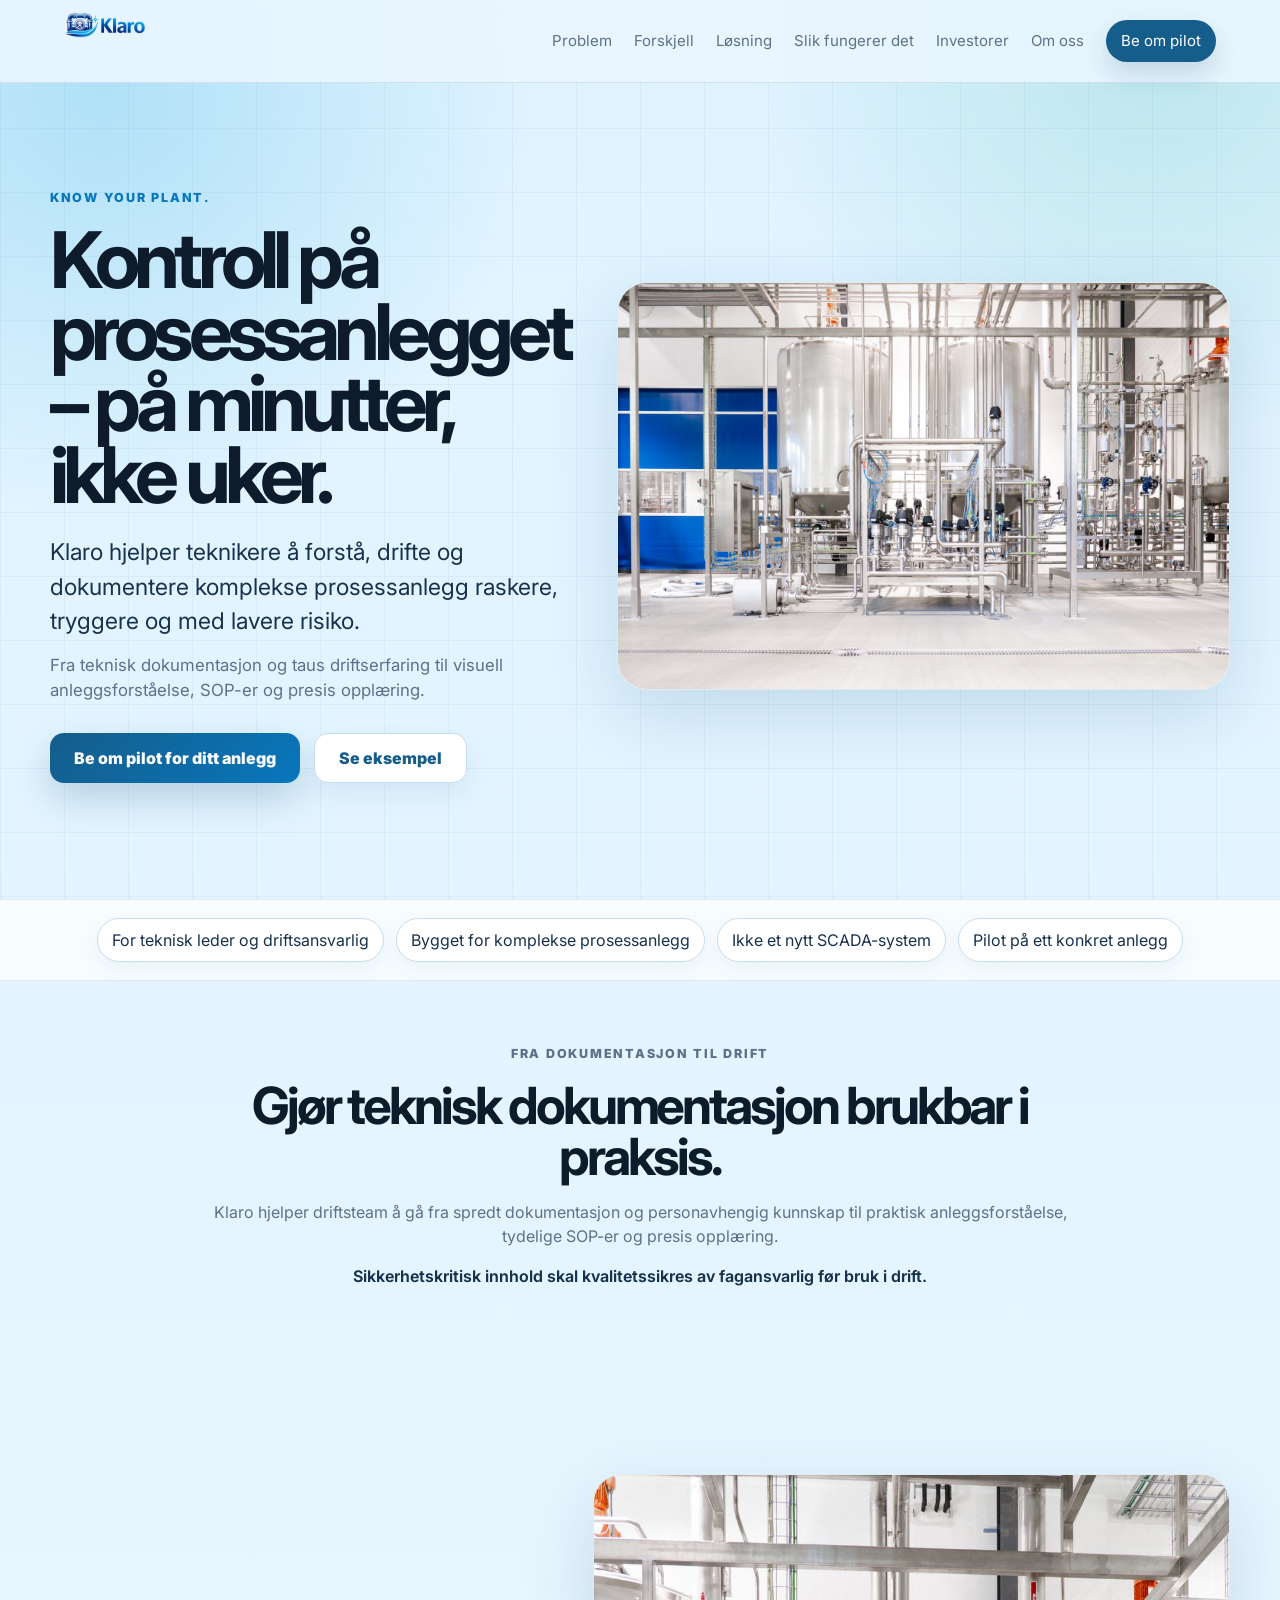
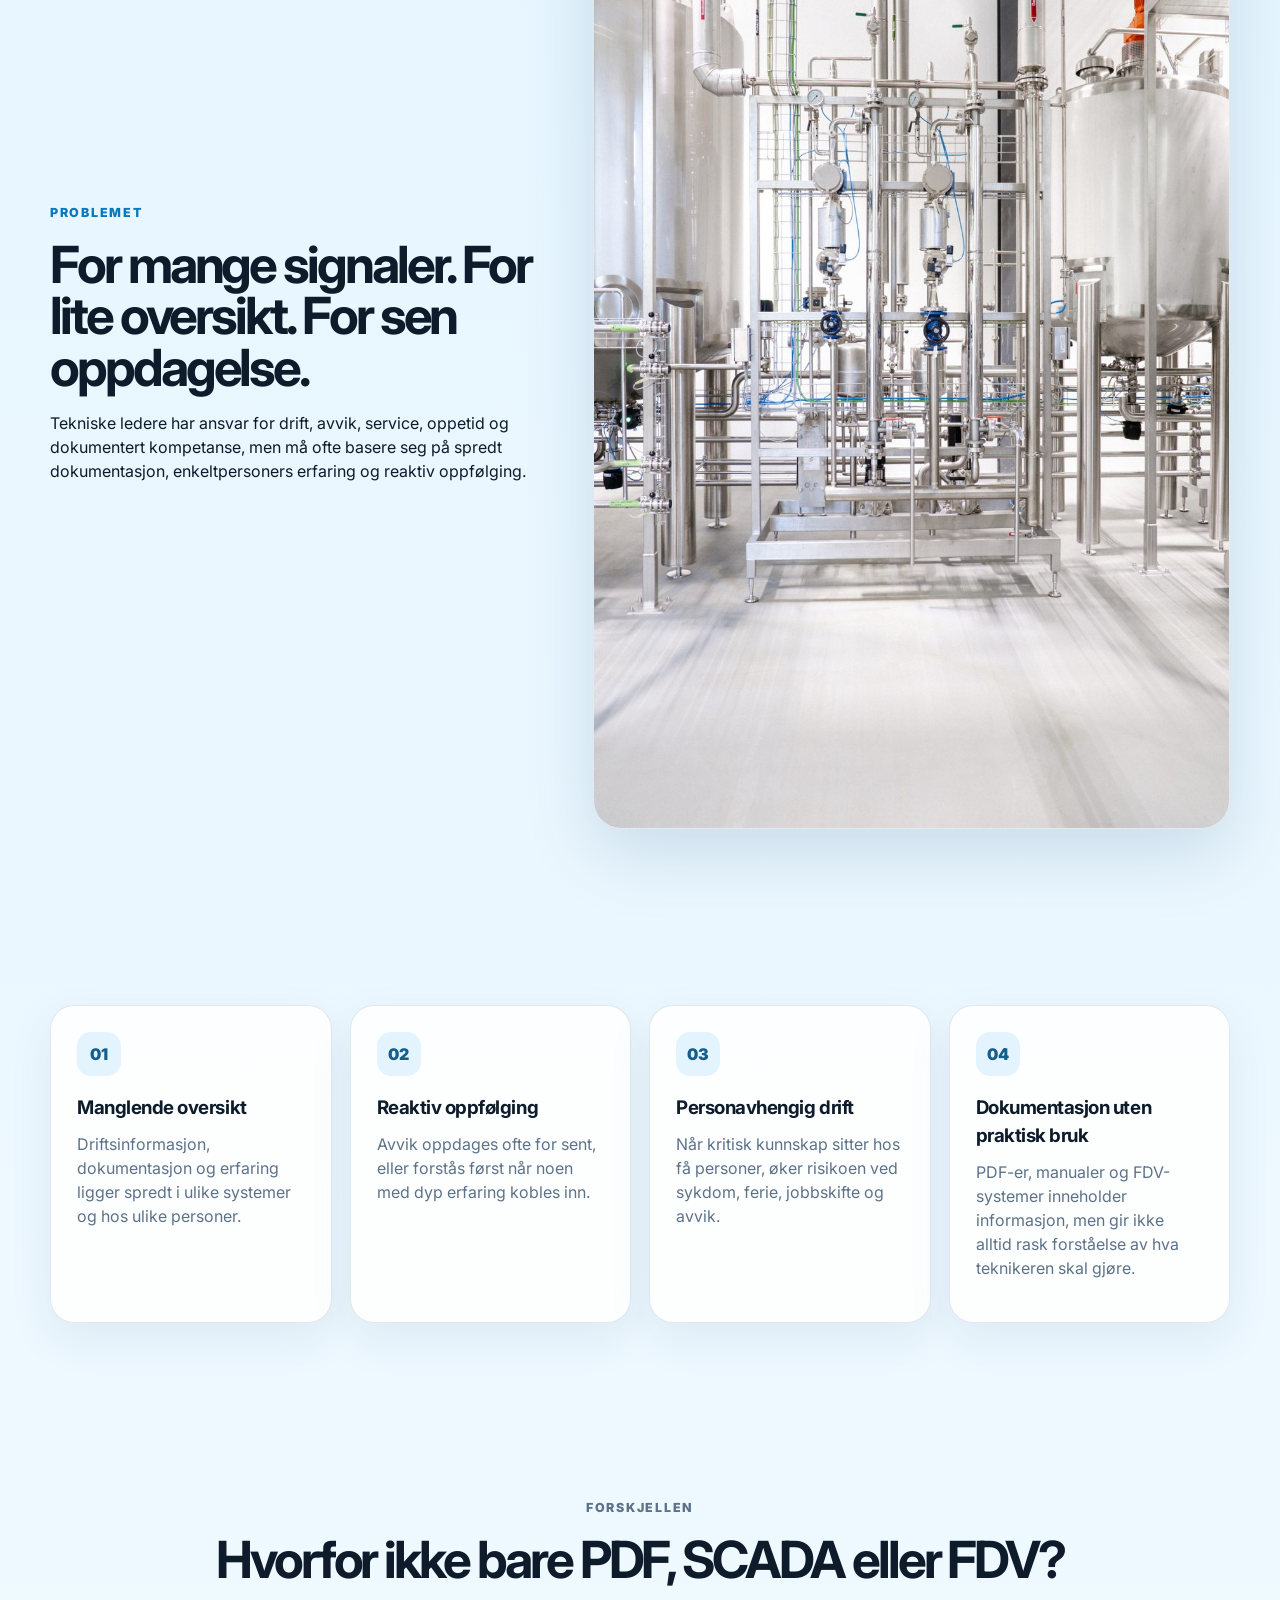
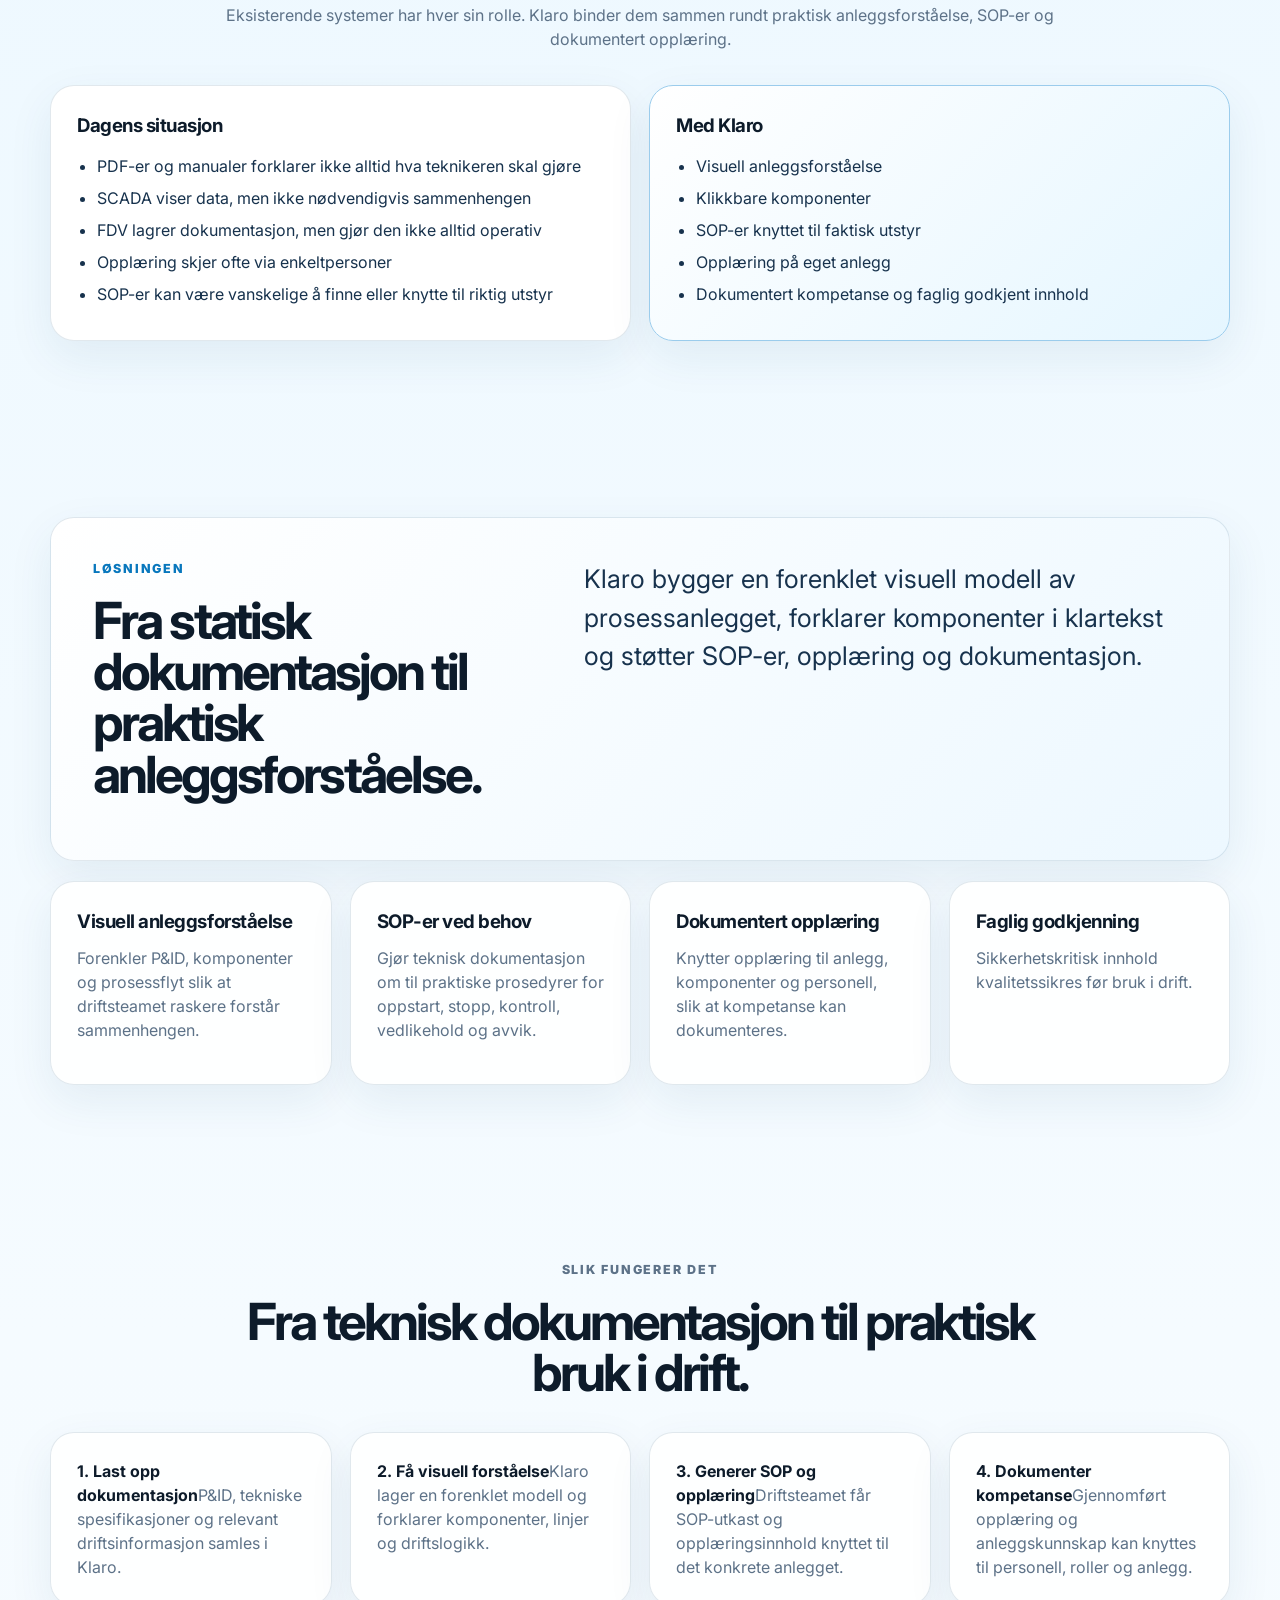
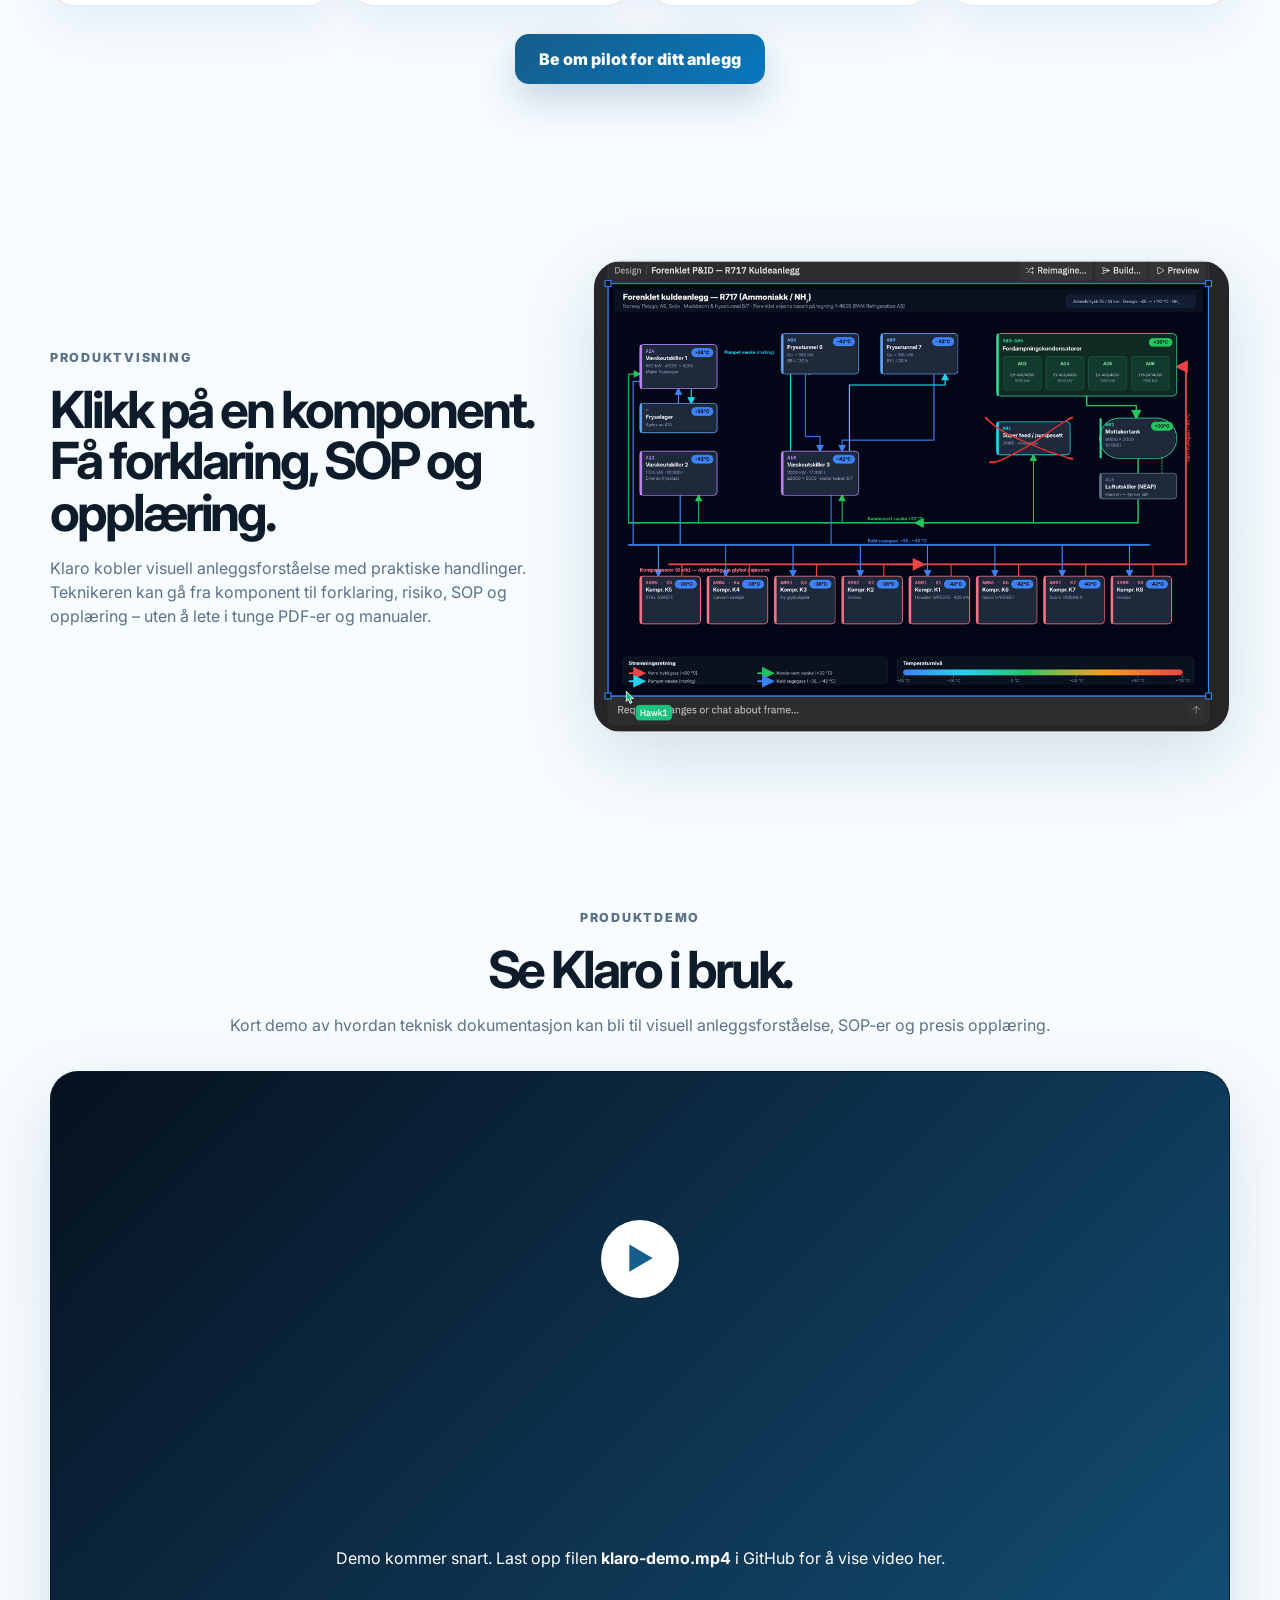
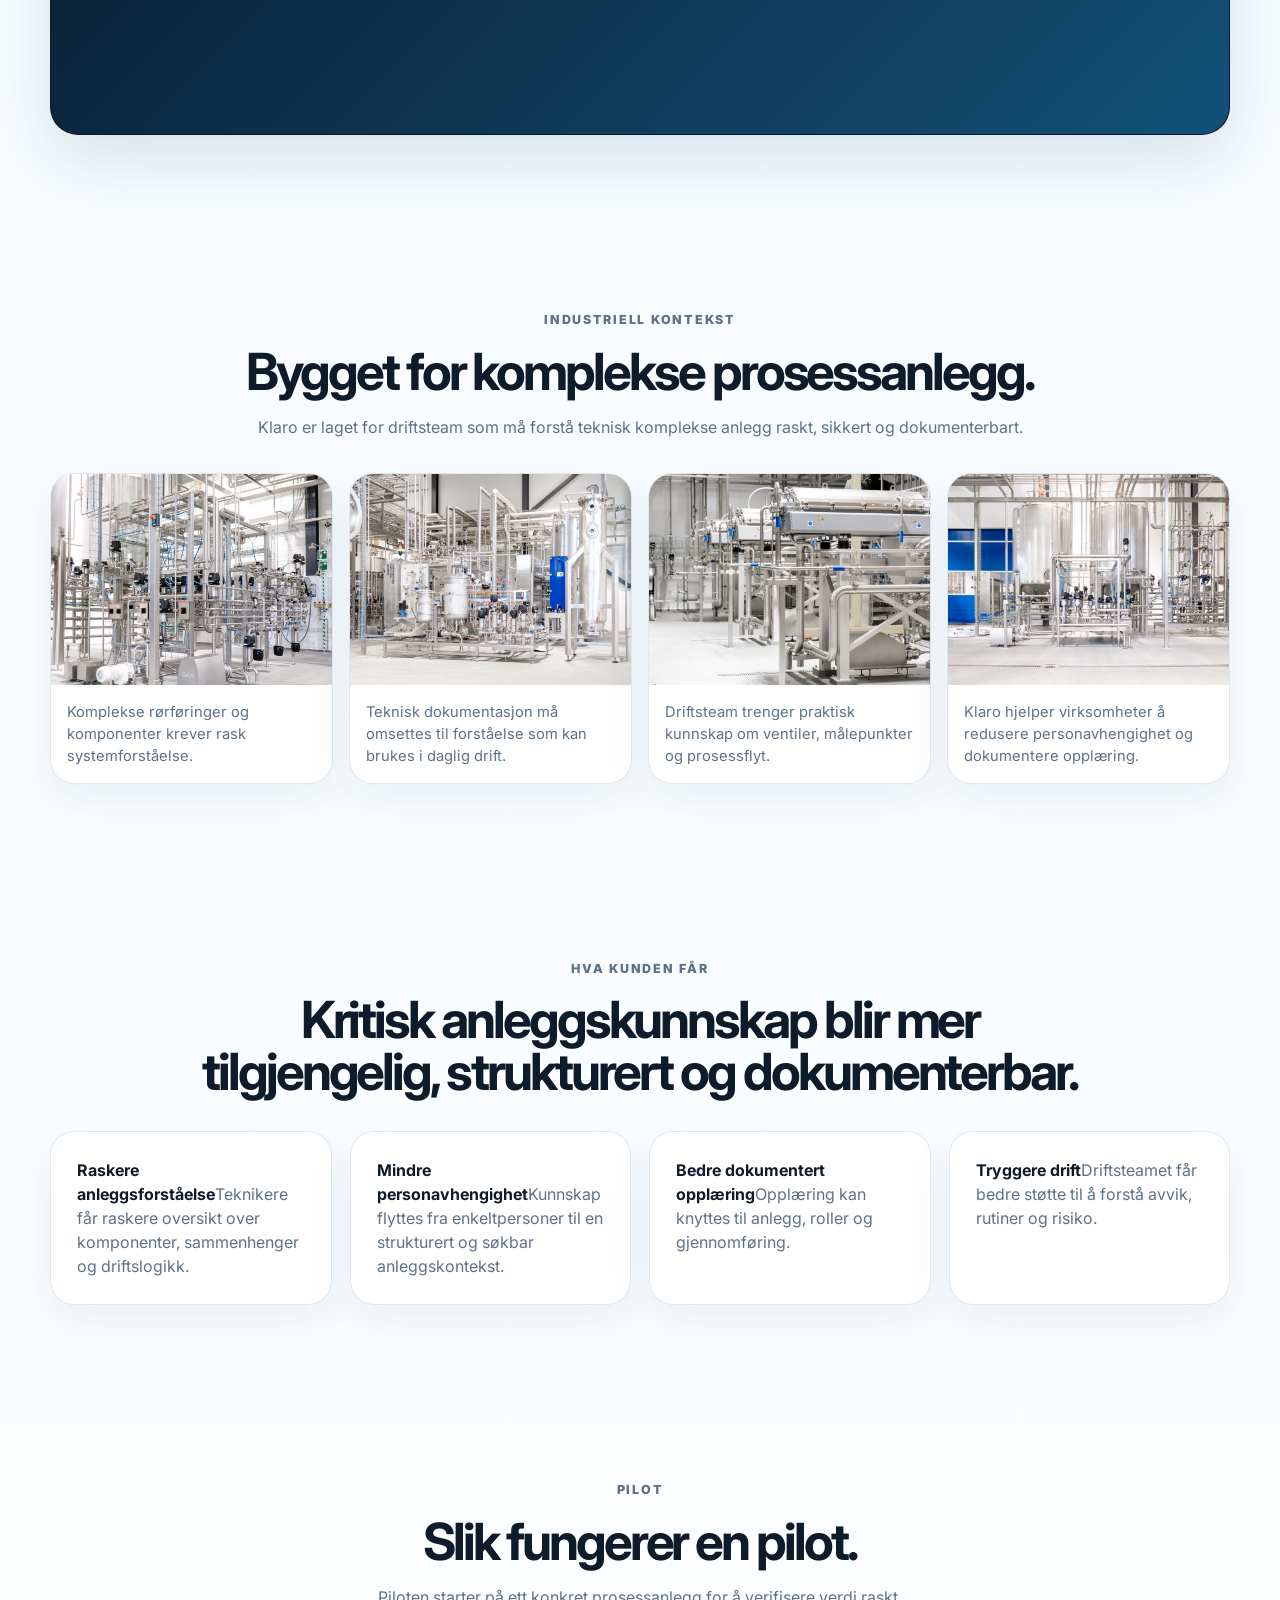
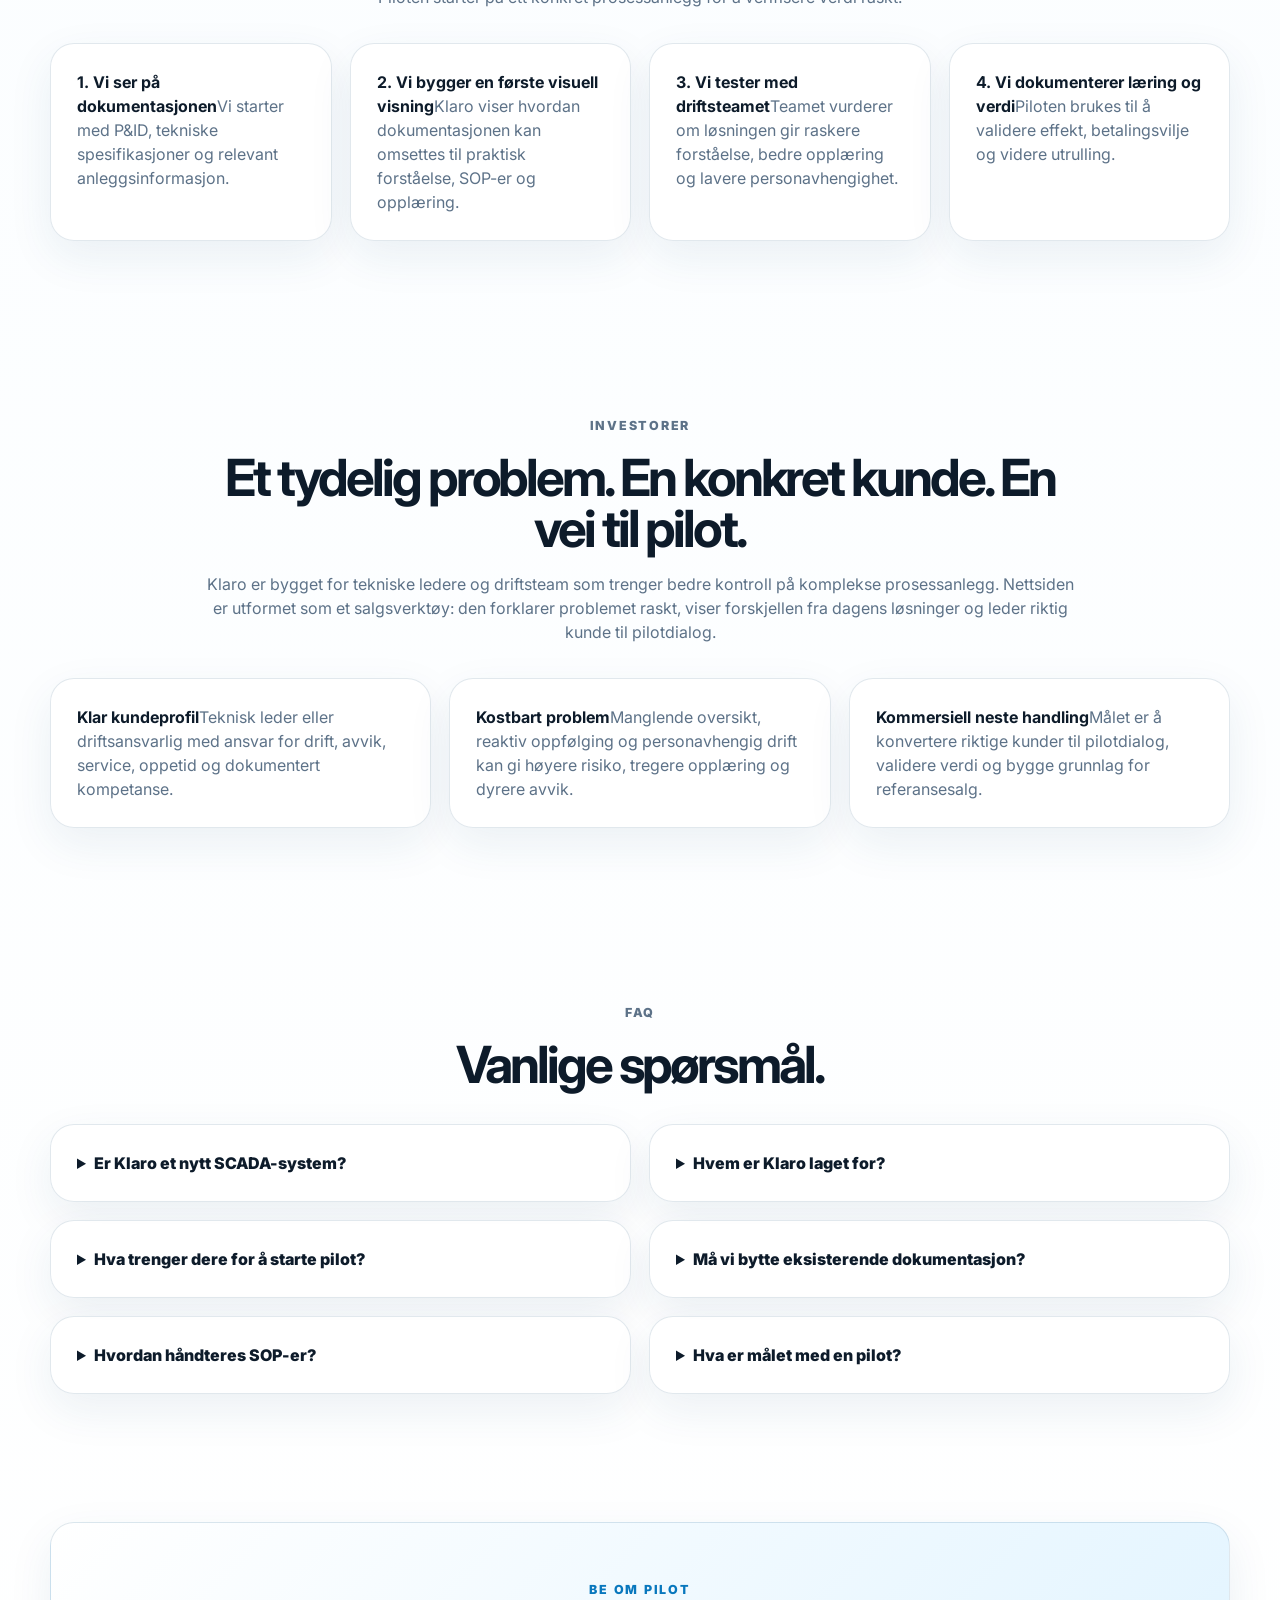
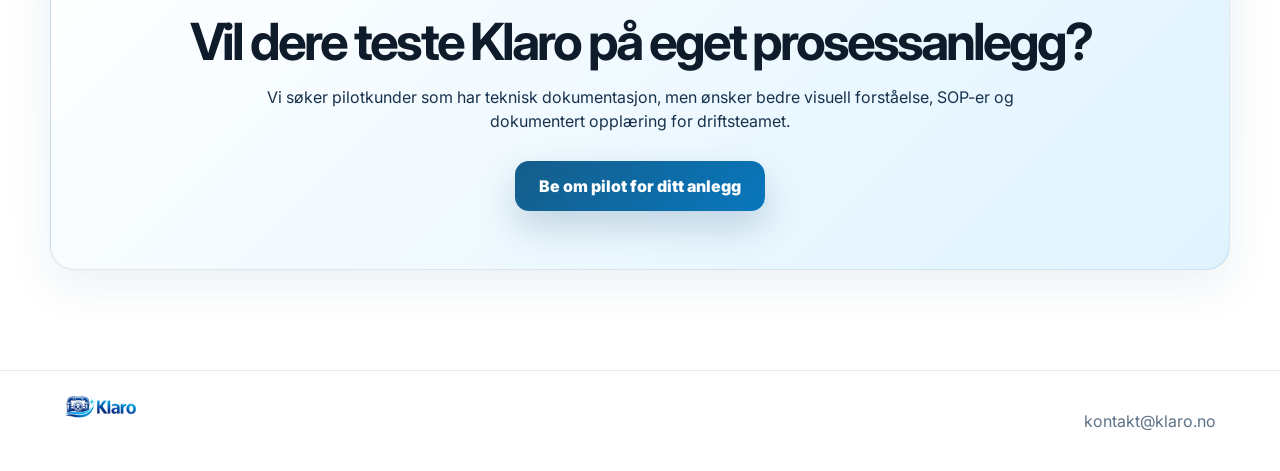
==== index.html @ 0802f13e "Add files via upload" ====
<!doctype html>
<html lang="no">
<head>
  <meta charset="utf-8" />
  <meta name="viewport" content="width=device-width, initial-scale=1" />
  <title>Klaro – Know your plant</title>
  <meta name="description" content="Klaro hjelper teknikere å forstå, drifte og dokumentere komplekse prosessanlegg raskere, tryggere og med lavere risiko." />
  <link rel="stylesheet" href="style.css?v=10" />
</head>
<body>
  <header class="nav">
    <a class="brand" href="index.html#top" aria-label="Klaro startside"><img src="klaro-logo.png?v=10" alt="Klaro" /></a>
    <nav class="nav-links" aria-label="Hovedmeny">
      <a href="index.html#problem">Problem</a>
      <a href="index.html#difference">Forskjell</a>
      <a href="index.html#solution">Løsning</a>
      <a href="index.html#how">Slik fungerer det</a>
      <a href="index.html#investors">Investorer</a>
      <a href="team.html">Om oss</a>
      <a href="index.html#pilot" class="nav-cta">Be om pilot</a>
    </nav>
  </header>

  <main id="top">
    <section class="hero shell">
      <div class="hero-copy">
        <p class="eyebrow">Know your plant.</p>
        <h1>Kontroll på prosessanlegget – på minutter, ikke uker.</h1>
        <p class="lead">Klaro hjelper teknikere å forstå, drifte og dokumentere komplekse prosessanlegg raskere, tryggere og med lavere risiko.</p>
        <p class="sublead">Fra teknisk dokumentasjon og taus driftserfaring til visuell anleggsforståelse, SOP-er og presis opplæring.</p>
        <div class="cta-row">
          <a class="button primary" href="mailto:kontakt@klaro.no?subject=Be%20om%20pilot%20for%20Klaro">Be om pilot for ditt anlegg</a>
          <a class="button secondary" href="#product">Se eksempel</a>
        </div>
      </div>
      <div class="hero-image"><img src="plant-hero.jpg?v=10" alt="Lyst prosessanlegg med tanker, rør og teknisk produksjonsutstyr" width="1600" height="1066" /></div>
    </section>

    <section class="trust-strip">
      <span>For teknisk leder og driftsansvarlig</span>
      <span>Bygget for komplekse prosessanlegg</span>
      <span>Ikke et nytt SCADA-system</span>
      <span>Pilot på ett konkret anlegg</span>
    </section>

    <section class="section shell bridge">
      <div class="section-header center">
        <p class="kicker">Fra dokumentasjon til drift</p>
        <h2>Gjør teknisk dokumentasjon brukbar i praksis.</h2>
        <p>Klaro hjelper driftsteam å gå fra spredt dokumentasjon og personavhengig kunnskap til praktisk anleggsforståelse, tydelige SOP-er og presis opplæring.</p>
        <p class="trust-note">Sikkerhetskritisk innhold skal kvalitetssikres av fagansvarlig før bruk i drift.</p>
      </div>
    </section>

    <section class="section shell problem-layout" id="problem">
      <div class="problem-copy">
        <p class="kicker">Problemet</p>
        <h2>For mange signaler. For lite oversikt. For sen oppdagelse.</h2>
        <p>Tekniske ledere har ansvar for drift, avvik, service, oppetid og dokumentert kompetanse, men må ofte basere seg på spredt dokumentasjon, enkeltpersoners erfaring og reaktiv oppfølging.</p>
      </div>
      <div class="problem-image"><img src="plant-detail.jpg?v=10" alt="Detaljbilde av rør, ventiler og instrumentering i prosessanlegg" width="1000" height="1500" /></div>
    </section>

    <section class="section shell cards-section">
      <div class="cards four">
        <article class="card"><div class="icon">01</div><h3>Manglende oversikt</h3><p>Driftsinformasjon, dokumentasjon og erfaring ligger spredt i ulike systemer og hos ulike personer.</p></article>
        <article class="card"><div class="icon">02</div><h3>Reaktiv oppfølging</h3><p>Avvik oppdages ofte for sent, eller forstås først når noen med dyp erfaring kobles inn.</p></article>
        <article class="card"><div class="icon">03</div><h3>Personavhengig drift</h3><p>Når kritisk kunnskap sitter hos få personer, øker risikoen ved sykdom, ferie, jobbskifte og avvik.</p></article>
        <article class="card"><div class="icon">04</div><h3>Dokumentasjon uten praktisk bruk</h3><p>PDF-er, manualer og FDV-systemer inneholder informasjon, men gir ikke alltid rask forståelse av hva teknikeren skal gjøre.</p></article>
      </div>
    </section>

    <section class="section shell" id="difference">
      <div class="section-header center"><p class="kicker">Forskjellen</p><h2>Hvorfor ikke bare PDF, SCADA eller FDV?</h2><p>Eksisterende systemer har hver sin rolle. Klaro binder dem sammen rundt praktisk anleggsforståelse, SOP-er og dokumentert opplæring.</p></div>
      <div class="comparison">
        <div class="compare-box muted"><h3>Dagens situasjon</h3><ul><li>PDF-er og manualer forklarer ikke alltid hva teknikeren skal gjøre</li><li>SCADA viser data, men ikke nødvendigvis sammenhengen</li><li>FDV lagrer dokumentasjon, men gjør den ikke alltid operativ</li><li>Opplæring skjer ofte via enkeltpersoner</li><li>SOP-er kan være vanskelige å finne eller knytte til riktig utstyr</li></ul></div>
        <div class="compare-box strong"><h3>Med Klaro</h3><ul><li>Visuell anleggsforståelse</li><li>Klikkbare komponenter</li><li>SOP-er knyttet til faktisk utstyr</li><li>Opplæring på eget anlegg</li><li>Dokumentert kompetanse og faglig godkjent innhold</li></ul></div>
      </div>
    </section>

    <section class="section shell" id="solution">
      <div class="split-panel"><div><p class="kicker">Løsningen</p><h2>Fra statisk dokumentasjon til praktisk anleggsforståelse.</h2></div><p class="big-copy">Klaro bygger en forenklet visuell modell av prosessanlegget, forklarer komponenter i klartekst og støtter SOP-er, opplæring og dokumentasjon.</p></div>
      <div class="features">
        <article><h3>Visuell anleggsforståelse</h3><p>Forenkler P&amp;ID, komponenter og prosessflyt slik at driftsteamet raskere forstår sammenhengen.</p></article>
        <article><h3>SOP-er ved behov</h3><p>Gjør teknisk dokumentasjon om til praktiske prosedyrer for oppstart, stopp, kontroll, vedlikehold og avvik.</p></article>
        <article><h3>Dokumentert opplæring</h3><p>Knytter opplæring til anlegg, komponenter og personell, slik at kompetanse kan dokumenteres.</p></article>
        <article><h3>Faglig godkjenning</h3><p>Sikkerhetskritisk innhold kvalitetssikres før bruk i drift.</p></article>
      </div>
    </section>

    <section class="section shell" id="how">
      <div class="section-header center"><p class="kicker">Slik fungerer det</p><h2>Fra teknisk dokumentasjon til praktisk bruk i drift.</h2></div>
      <div class="steps"><div><strong>1. Last opp dokumentasjon</strong><span>P&amp;ID, tekniske spesifikasjoner og relevant driftsinformasjon samles i Klaro.</span></div><div><strong>2. Få visuell forståelse</strong><span>Klaro lager en forenklet modell og forklarer komponenter, linjer og driftslogikk.</span></div><div><strong>3. Generer SOP og opplæring</strong><span>Driftsteamet får SOP-utkast og opplæringsinnhold knyttet til det konkrete anlegget.</span></div><div><strong>4. Dokumenter kompetanse</strong><span>Gjennomført opplæring og anleggskunnskap kan knyttes til personell, roller og anlegg.</span></div></div>
      <div class="mid-cta"><a class="button primary" href="mailto:kontakt@klaro.no?subject=Be%20om%20pilot%20for%20Klaro">Be om pilot for ditt anlegg</a></div>
    </section>

    <section class="section shell product-section" id="product">
      <div class="product-copy"><p class="kicker">Produktvisning</p><h2>Klikk på en komponent. Få forklaring, SOP og opplæring.</h2><p>Klaro kobler visuell anleggsforståelse med praktiske handlinger. Teknikeren kan gå fra komponent til forklaring, risiko, SOP og opplæring – uten å lete i tunge PDF-er og manualer.</p></div>
      <div class="product-card"><img src="klaro-pid-demo.png?v=10" alt="Eksempel på forenklet P&ID-visning" width="1100" height="816" /></div>
    </section>

    <section class="section shell video-section" id="demo-video">
      <div class="section-header center"><p class="kicker">Produktdemo</p><h2>Se Klaro i bruk.</h2><p>Kort demo av hvordan teknisk dokumentasjon kan bli til visuell anleggsforståelse, SOP-er og presis opplæring.</p></div>
      <div class="video-frame">
        <video id="klaroVideo" class="site-video" controls preload="metadata" poster="klaro-video-poster.jpg?v=10">
          <source src="klaro-demo.mp4" type="video/mp4" />
          Nettleseren din støtter ikke videoavspilling.
        </video>
        <div id="videoFallback" class="video-fallback">
          <span class="play-icon">▶</span>
          <p>Demo kommer snart. Last opp filen <strong>klaro-demo.mp4</strong> i GitHub for å vise video her.</p>
        </div>
      </div>
    </section>

    <section class="section shell gallery-section">
      <div class="section-header center"><p class="kicker">Industriell kontekst</p><h2>Bygget for komplekse prosessanlegg.</h2><p>Klaro er laget for driftsteam som må forstå teknisk komplekse anlegg raskt, sikkert og dokumenterbart.</p></div>
      <div class="gallery-grid"><figure><img src="plant-gallery-1.jpg?v=10" alt="Prosessanlegg med rør, tanker og tekniske installasjoner" /><figcaption>Komplekse rørføringer og komponenter krever rask systemforståelse.</figcaption></figure><figure><img src="plant-gallery-2.jpg?v=10" alt="Prosessutstyr og teknisk produksjonsmiljø" /><figcaption>Teknisk dokumentasjon må omsettes til forståelse som kan brukes i daglig drift.</figcaption></figure><figure><img src="plant-gallery-3.jpg?v=10" alt="Detaljer fra teknisk prosessutstyr" /><figcaption>Driftsteam trenger praktisk kunnskap om ventiler, målepunkter og prosessflyt.</figcaption></figure><figure><img src="plant-gallery-4.jpg?v=10" alt="Oversiktsbilde av prosessanlegg" /><figcaption>Klaro hjelper virksomheter å redusere personavhengighet og dokumentere opplæring.</figcaption></figure></div>
    </section>

    <section class="section shell value-section">
      <div class="section-header center"><p class="kicker">Hva kunden får</p><h2>Kritisk anleggskunnskap blir mer tilgjengelig, strukturert og dokumenterbar.</h2></div>
      <div class="value-grid"><div><strong>Raskere anleggsforståelse</strong><span>Teknikere får raskere oversikt over komponenter, sammenhenger og driftslogikk.</span></div><div><strong>Mindre personavhengighet</strong><span>Kunnskap flyttes fra enkeltpersoner til en strukturert og søkbar anleggskontekst.</span></div><div><strong>Bedre dokumentert opplæring</strong><span>Opplæring kan knyttes til anlegg, roller og gjennomføring.</span></div><div><strong>Tryggere drift</strong><span>Driftsteamet får bedre støtte til å forstå avvik, rutiner og risiko.</span></div></div>
    </section>

    <section class="section shell pilot-process">
      <div class="section-header center"><p class="kicker">Pilot</p><h2>Slik fungerer en pilot.</h2><p>Piloten starter på ett konkret prosessanlegg for å verifisere verdi raskt.</p></div>
      <div class="steps four-step"><div><strong>1. Vi ser på dokumentasjonen</strong><span>Vi starter med P&amp;ID, tekniske spesifikasjoner og relevant anleggsinformasjon.</span></div><div><strong>2. Vi bygger en første visuell visning</strong><span>Klaro viser hvordan dokumentasjonen kan omsettes til praktisk forståelse, SOP-er og opplæring.</span></div><div><strong>3. Vi tester med driftsteamet</strong><span>Teamet vurderer om løsningen gir raskere forståelse, bedre opplæring og lavere personavhengighet.</span></div><div><strong>4. Vi dokumenterer læring og verdi</strong><span>Piloten brukes til å validere effekt, betalingsvilje og videre utrulling.</span></div></div>
    </section>

    <section class="section shell investors" id="investors">
      <div class="section-header center"><p class="kicker">Investorer</p><h2>Et tydelig problem. En konkret kunde. En vei til pilot.</h2><p>Klaro er bygget for tekniske ledere og driftsteam som trenger bedre kontroll på komplekse prosessanlegg. Nettsiden er utformet som et salgsverktøy: den forklarer problemet raskt, viser forskjellen fra dagens løsninger og leder riktig kunde til pilotdialog.</p></div>
      <div class="investor-grid"><div><strong>Klar kundeprofil</strong><span>Teknisk leder eller driftsansvarlig med ansvar for drift, avvik, service, oppetid og dokumentert kompetanse.</span></div><div><strong>Kostbart problem</strong><span>Manglende oversikt, reaktiv oppfølging og personavhengig drift kan gi høyere risiko, tregere opplæring og dyrere avvik.</span></div><div><strong>Kommersiell neste handling</strong><span>Målet er å konvertere riktige kunder til pilotdialog, validere verdi og bygge grunnlag for referansesalg.</span></div></div>
    </section>

    <section class="section shell faq-section">
      <div class="section-header center"><p class="kicker">FAQ</p><h2>Vanlige spørsmål.</h2></div>
      <div class="faq-grid"><details><summary>Er Klaro et nytt SCADA-system?</summary><p>Nei. Klaro erstatter ikke SCADA. Klaro forklarer anlegget, SOP-er og opplæring basert på teknisk dokumentasjon.</p></details><details><summary>Hvem er Klaro laget for?</summary><p>Klaro er laget for tekniske ledere, driftsansvarlige, teknikere og operatører i virksomheter med komplekse prosessanlegg.</p></details><details><summary>Hva trenger dere for å starte pilot?</summary><p>Et avgrenset prosessanlegg, relevant teknisk dokumentasjon og en faglig ansvarlig som kan kvalitetssikre innholdet.</p></details><details><summary>Må vi bytte eksisterende dokumentasjon?</summary><p>Nei. Klaro bygger på eksisterende dokumentasjon som P&amp;ID, tekniske spesifikasjoner og leverandørinformasjon.</p></details><details><summary>Hvordan håndteres SOP-er?</summary><p>Klaro kan støtte SOP-utkast, men sikkerhetskritisk innhold skal kvalitetssikres før bruk i drift.</p></details><details><summary>Hva er målet med en pilot?</summary><p>Å verifisere om Klaro gir raskere anleggsforståelse, bedre opplæring, mindre personavhengighet og tydelig verdi for videre utrulling.</p></details></div>
    </section>

    <section class="pilot shell" id="pilot"><div class="pilot-card"><p class="kicker">Be om pilot</p><h2>Vil dere teste Klaro på eget prosessanlegg?</h2><p>Vi søker pilotkunder som har teknisk dokumentasjon, men ønsker bedre visuell forståelse, SOP-er og dokumentert opplæring for driftsteamet.</p><a class="button primary" href="mailto:kontakt@klaro.no?subject=Be%20om%20pilot%20for%20Klaro">Be om pilot for ditt anlegg</a></div></section>
  </main>
  <footer class="footer"><div><img src="klaro-logo.png?v=10" alt="Klaro" /></div><a href="mailto:kontakt@klaro.no">kontakt@klaro.no</a></footer>
  <script>
    const video = document.getElementById('klaroVideo');
    const fallback = document.getElementById('videoFallback');
    if (video && fallback) {
      video.addEventListener('error', () => { video.style.display = 'none'; fallback.style.display = 'grid'; });
      const source = video.querySelector('source');
      if (source) { source.addEventListener('error', () => { video.style.display = 'none'; fallback.style.display = 'grid'; }); }
    }
  </script>
</body>
</html>
---- style.css ----
@import url('https://fonts.googleapis.com/css2?family=Inter:wght@400;520;650;750;850&display=swap');
:root{--bg:#eaf6ff;--ink:#0d1b2a;--text:#17324d;--muted:#5d7288;--line:#c4def1;--blue:#155d8a;--blue2:#0877bd;--cyan:#42bfe8;--green:#02a886;--shadow:0 24px 70px rgba(26,82,118,.16)}*{box-sizing:border-box}html{scroll-behavior:smooth}body{margin:0;font-family:Inter,system-ui,-apple-system,BlinkMacSystemFont,"Segoe UI",sans-serif;background:linear-gradient(180deg,#dff3ff 0%,#f5fbff 45%,#fff 100%);color:var(--ink);line-height:1.5;overflow-x:hidden}body:before{content:"";position:fixed;inset:0;z-index:-1;background:radial-gradient(circle at 8% 10%,rgba(87,191,232,.35),transparent 30%),radial-gradient(circle at 90% 5%,rgba(2,168,134,.16),transparent 28%),linear-gradient(90deg,rgba(26,82,118,.05) 1px,transparent 1px),linear-gradient(rgba(26,82,118,.05) 1px,transparent 1px);background-size:auto,auto,64px 64px,64px 64px}a{color:inherit;text-decoration:none}.shell{width:min(1180px,calc(100% - 40px));margin-inline:auto}.nav{position:sticky;top:0;z-index:50;display:flex;align-items:center;justify-content:space-between;padding:12px clamp(20px,5vw,72px);background:rgba(234,246,255,.92);backdrop-filter:blur(18px);border-bottom:1px solid rgba(26,82,118,.12)}.brand img{height:58px;max-width:260px;width:auto;object-fit:contain;display:block}.nav-links{display:flex;gap:22px;align-items:center;color:var(--muted);font-size:.94rem}.nav-links a:hover{color:var(--blue)}.nav-cta{padding:10px 15px;border-radius:999px;background:var(--blue);color:#fff!important;box-shadow:0 12px 25px rgba(26,82,118,.18)}.hero{display:grid;grid-template-columns:.9fr 1.1fr;gap:48px;align-items:center;min-height:calc(100vh - 84px);padding:72px 0 82px}.hero-image img,.problem-image img,.product-card img,.gallery-grid img{display:block;width:100%;height:auto}.hero-image{border-radius:30px;overflow:hidden;box-shadow:var(--shadow);border:1px solid rgba(26,82,118,.12);background:#fff}.eyebrow,.kicker{text-transform:uppercase;letter-spacing:.14em;font-size:.78rem;font-weight:850;color:var(--blue2);margin:0 0 16px}h1,h2,h3,p{margin-top:0}h1{font-size:clamp(3rem,6.1vw,6.2rem);line-height:.92;letter-spacing:-.075em;margin-bottom:24px;color:var(--ink)}h2{font-size:clamp(2.05rem,4vw,4.1rem);line-height:1;letter-spacing:-.06em;margin-bottom:18px;color:var(--ink)}h3{letter-spacing:-.025em;margin-bottom:10px}.lead{font-size:clamp(1.2rem,1.8vw,1.55rem);color:var(--text);max-width:670px;margin-bottom:14px}.sublead{font-size:1.05rem;color:var(--muted);max-width:670px;margin-bottom:30px}.trust-note{font-weight:650;color:var(--text)!important}.cta-row{display:flex;gap:14px;flex-wrap:wrap}.button{display:inline-flex;align-items:center;justify-content:center;min-height:50px;padding:0 24px;border-radius:14px;font-weight:850;transition:.18s ease}.button:hover{transform:translateY(-2px)}.button.primary{background:linear-gradient(135deg,var(--blue),var(--blue2));color:#fff;box-shadow:0 16px 36px rgba(26,82,118,.22)}.button.secondary{background:#fff;color:var(--blue);border:1px solid var(--line);box-shadow:0 12px 28px rgba(26,82,118,.08)}.trust-strip{display:flex;flex-wrap:wrap;justify-content:center;gap:12px;padding:18px 20px;background:rgba(255,255,255,.7);border-block:1px solid rgba(26,82,118,.1);color:var(--text)}.trust-strip span{background:#fff;border:1px solid var(--line);padding:9px 14px;border-radius:999px;box-shadow:0 8px 20px rgba(26,82,118,.06)}.section{padding:88px 0}.section-header{max-width:880px;margin-bottom:34px}.section-header.center{text-align:center;margin-inline:auto}.section-header p,.card p,.features p,.steps span,.product-copy p,.investor-grid span,.value-grid span,.gallery-grid figcaption,.faq-grid p,.team-placeholder span,.about-card p{color:var(--muted)}.bridge{padding-top:64px;padding-bottom:64px}.problem-layout,.product-section{display:grid;grid-template-columns:.88fr 1.12fr;gap:42px;align-items:center}.problem-image,.product-card,.video-frame{border-radius:28px;overflow:hidden;box-shadow:var(--shadow);border:1px solid rgba(26,82,118,.12);background:#fff}.cards,.features,.steps,.value-grid,.investor-grid,.faq-grid,.team-placeholder,.about-grid{display:grid;gap:18px}.cards.four{grid-template-columns:repeat(4,1fr)}.features,.steps,.value-grid{grid-template-columns:repeat(4,1fr)}.four-step{grid-template-columns:repeat(4,1fr)}.investor-grid{grid-template-columns:repeat(3,1fr)}.faq-grid,.about-grid{grid-template-columns:repeat(2,1fr)}.team-placeholder{grid-template-columns:repeat(3,1fr)}.card,.features article,.steps div,.value-grid div,.split-panel,.pilot-card,.investor-grid div,.compare-box,details,.team-placeholder div,.about-card{background:rgba(255,255,255,.88);border:1px solid rgba(26,82,118,.13);border-radius:24px;box-shadow:0 16px 45px rgba(26,82,118,.08)}.card,.features article,.steps div,.value-grid div,.investor-grid div,.compare-box,details,.team-placeholder div,.about-card{padding:26px}.icon{width:44px;height:44px;border-radius:14px;display:grid;place-items:center;background:#e4f4ff;color:var(--blue);font-weight:900;margin-bottom:18px}.comparison{display:grid;grid-template-columns:1fr 1fr;gap:18px}.compare-box ul{margin:14px 0 0;padding-left:20px}.compare-box li{margin:8px 0;color:var(--text)}.compare-box.strong{background:linear-gradient(135deg,#fff,#e5f6ff);border-color:#9bccec}.compare-box.muted{background:#fff}.split-panel{display:grid;grid-template-columns:.85fr 1.15fr;gap:46px;padding:42px;background:linear-gradient(135deg,#fff,#edf8ff);margin-bottom:20px}.big-copy{font-size:clamp(1.25rem,2vw,1.7rem);color:var(--text);margin:0}.mid-cta{text-align:center;margin-top:28px}.video-frame{position:relative;aspect-ratio:16/9;background:#07111f}.site-video{display:block;width:100%;height:100%;object-fit:cover;background:#07111f}.video-fallback{display:none;place-items:center;text-align:center;width:100%;height:100%;min-height:320px;background:linear-gradient(135deg,rgba(7,17,31,.92),rgba(21,93,138,.84));color:#fff;padding:32px}.play-icon{display:grid;place-items:center;width:78px;height:78px;border-radius:999px;background:#fff;color:var(--blue);font-size:30px;margin-bottom:18px}.gallery-grid{display:grid;grid-template-columns:repeat(4,1fr);gap:16px}.gallery-grid figure{margin:0;background:#fff;border:1px solid rgba(26,82,118,.13);border-radius:24px;overflow:hidden;box-shadow:0 16px 45px rgba(26,82,118,.08)}.gallery-grid img{aspect-ratio:4/3;object-fit:cover}.gallery-grid figcaption{padding:16px;font-size:.92rem}.pilot{padding:40px 0 100px}.pilot-card{text-align:center;padding:58px 36px;background:linear-gradient(135deg,#fff,#dff3ff)}.pilot-card p:not(.kicker){max-width:760px;margin-inline:auto;color:var(--text);margin-bottom:28px}details summary{font-weight:850;cursor:pointer;color:var(--ink)}details p{margin:14px 0 0}.team-hero{padding:86px 0 40px}.contact-section{padding-top:40px}.footer{display:flex;justify-content:space-between;align-items:center;gap:20px;padding:24px clamp(20px,5vw,72px);border-top:1px solid rgba(26,82,118,.12);background:#fff;color:var(--muted)}.footer img{height:52px;max-width:250px;width:auto;object-fit:contain;display:block}@media(max-width:1060px){.nav-links a:not(.nav-cta){display:none}.hero,.problem-layout,.product-section,.split-panel,.about-grid{grid-template-columns:1fr}.cards.four,.features,.steps,.value-grid,.gallery-grid,.four-step{grid-template-columns:1fr 1fr}.faq-grid,.comparison,.investor-grid,.team-placeholder{grid-template-columns:1fr}}@media(max-width:640px){.shell{width:min(100% - 28px,1180px)}.nav{padding:12px 14px}.brand img{height:42px;max-width:180px}.hero{padding:48px 0 62px;min-height:auto}.cards.four,.features,.steps,.value-grid,.gallery-grid,.four-step{grid-template-columns:1fr}.section{padding:68px 0}.split-panel{padding:28px}.card,.features article,.steps div,.value-grid div,.investor-grid div,.compare-box,details,.team-placeholder div,.about-card{padding:22px}h1{font-size:3.05rem}.footer{flex-direction:column;align-items:flex-start}.video-fallback{min-height:220px}}
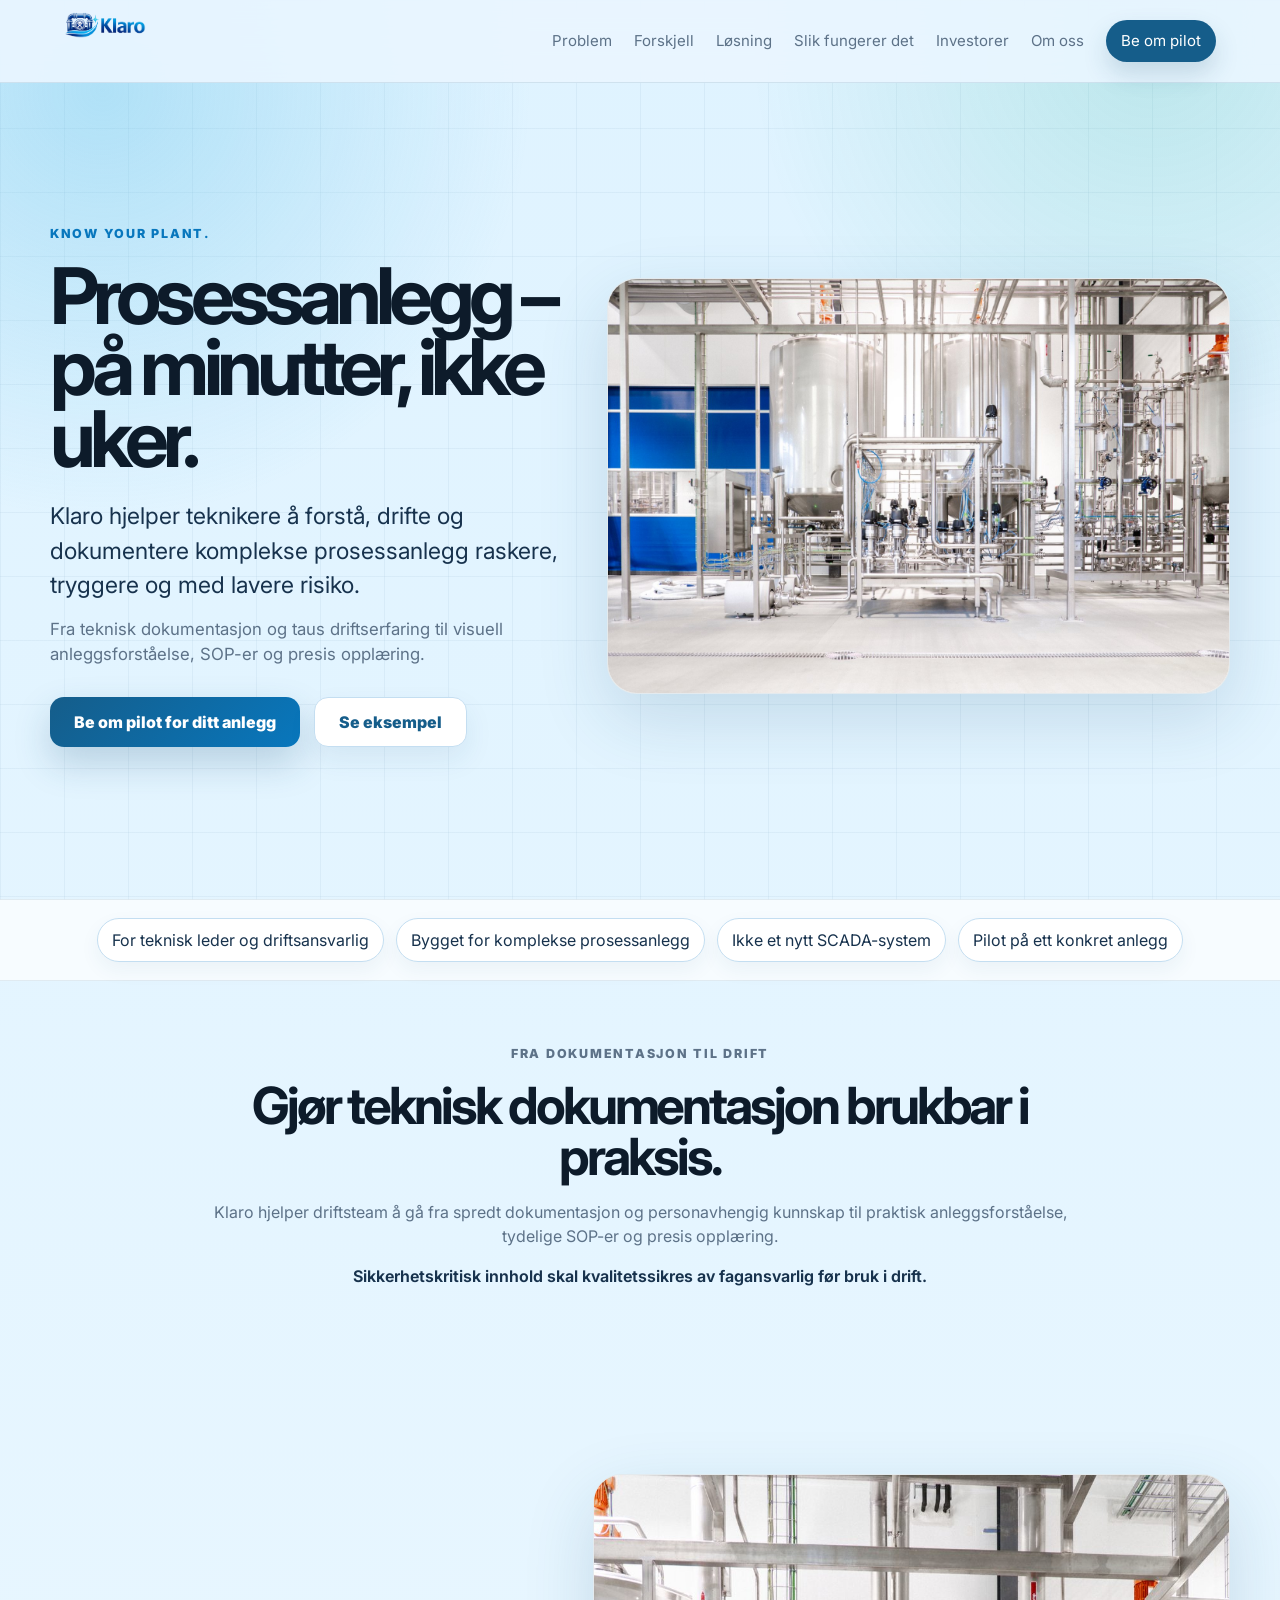
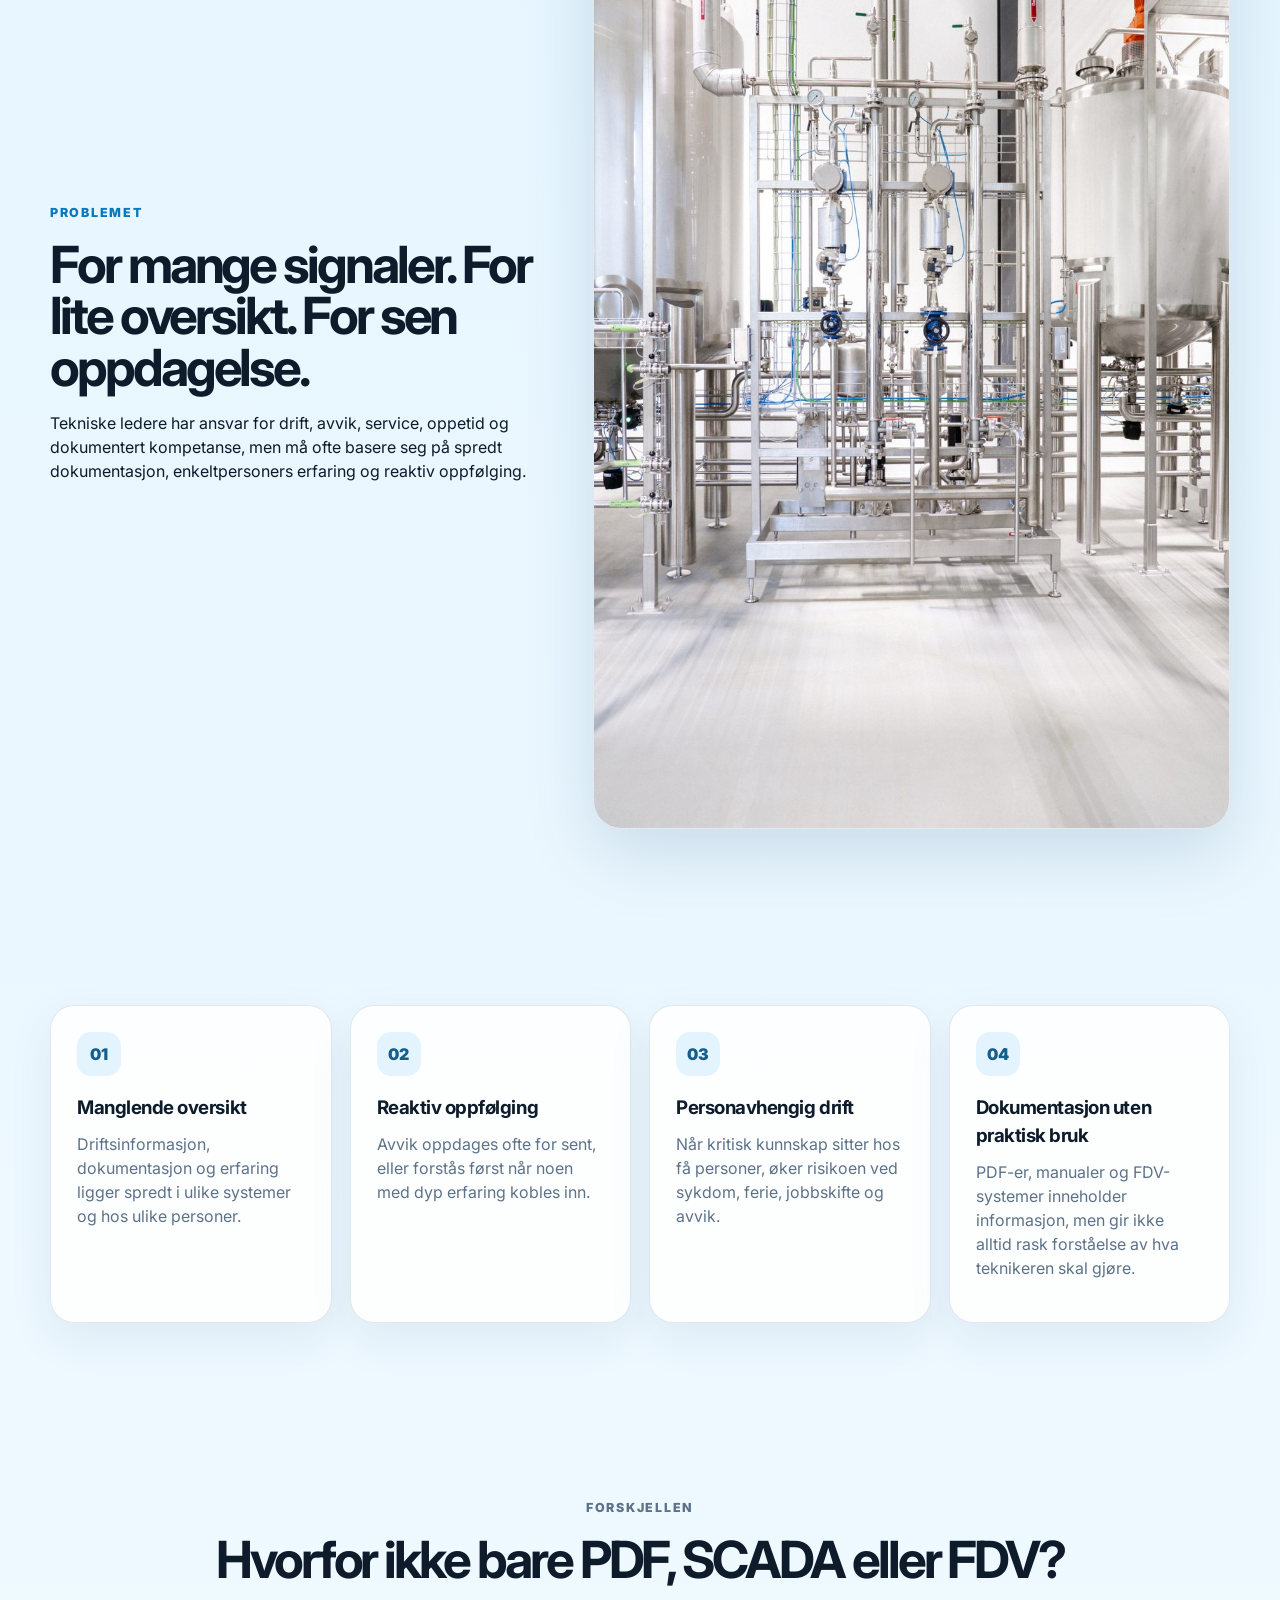
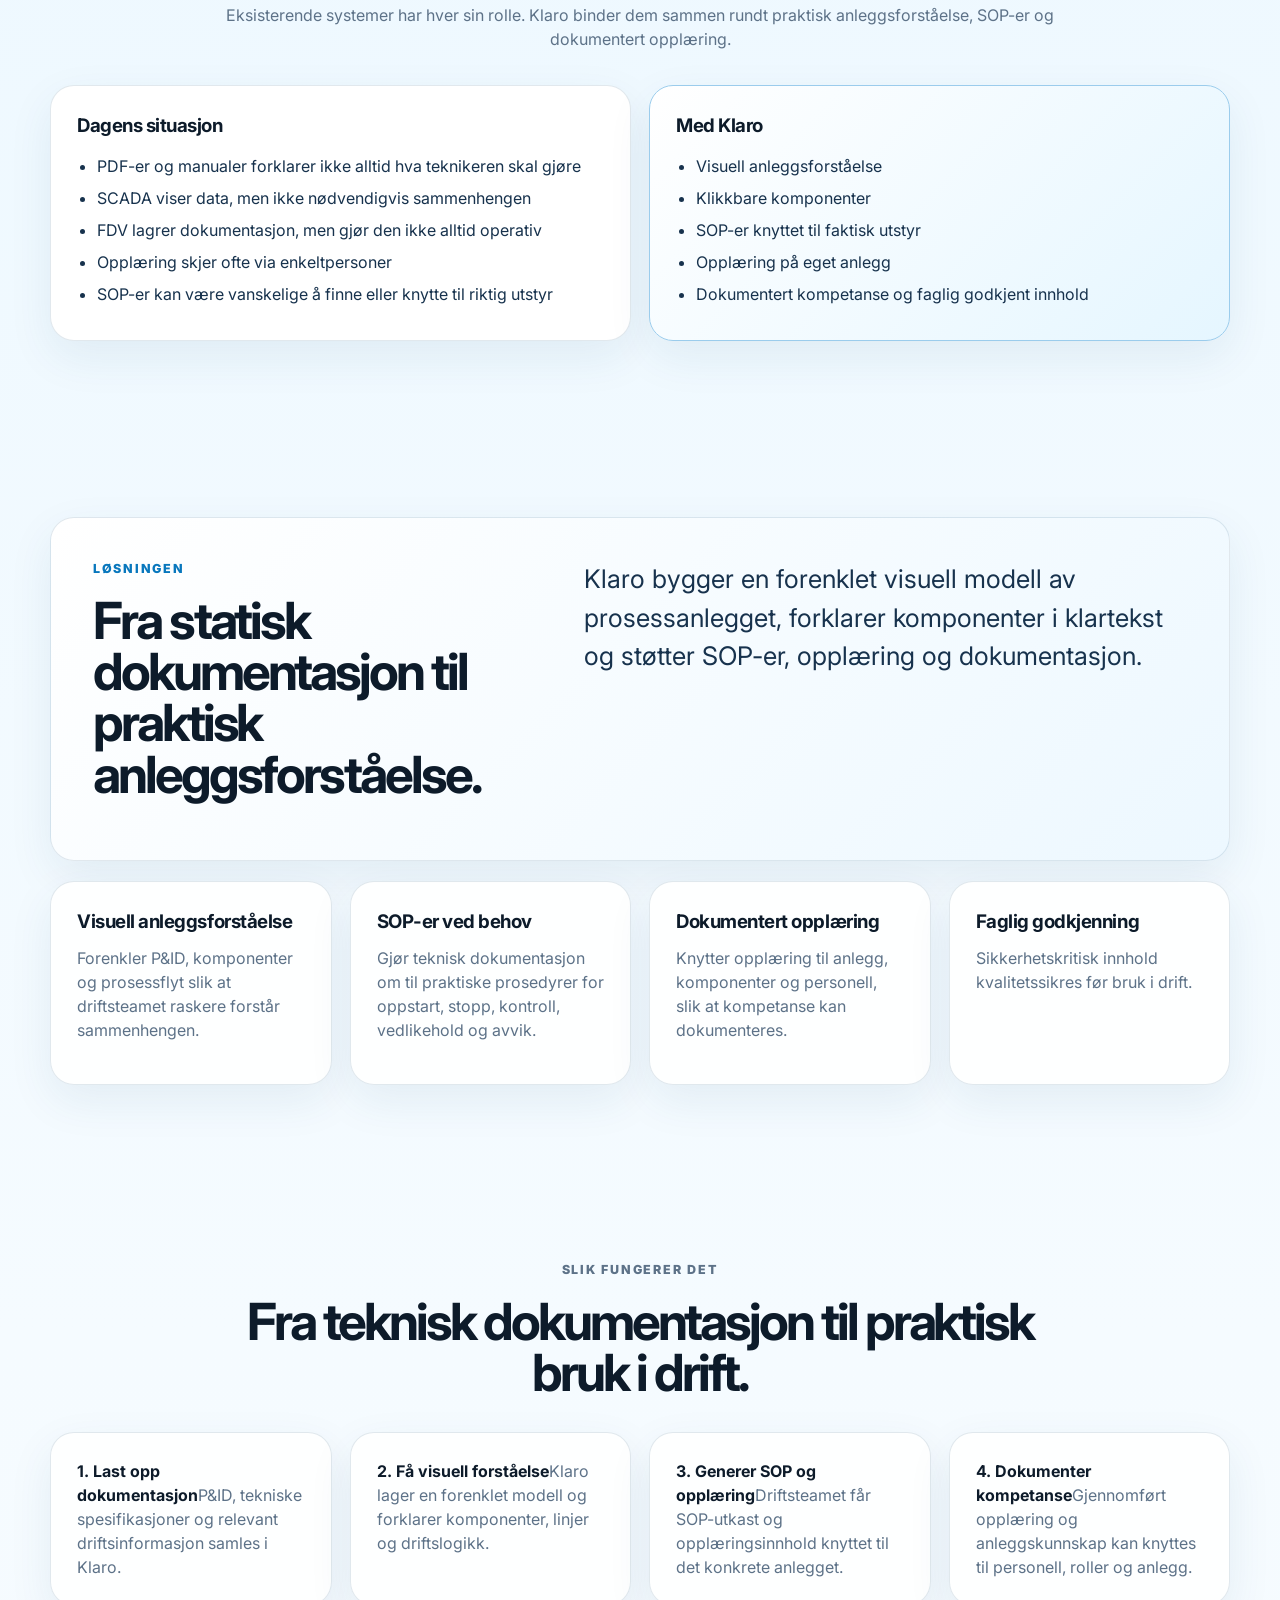
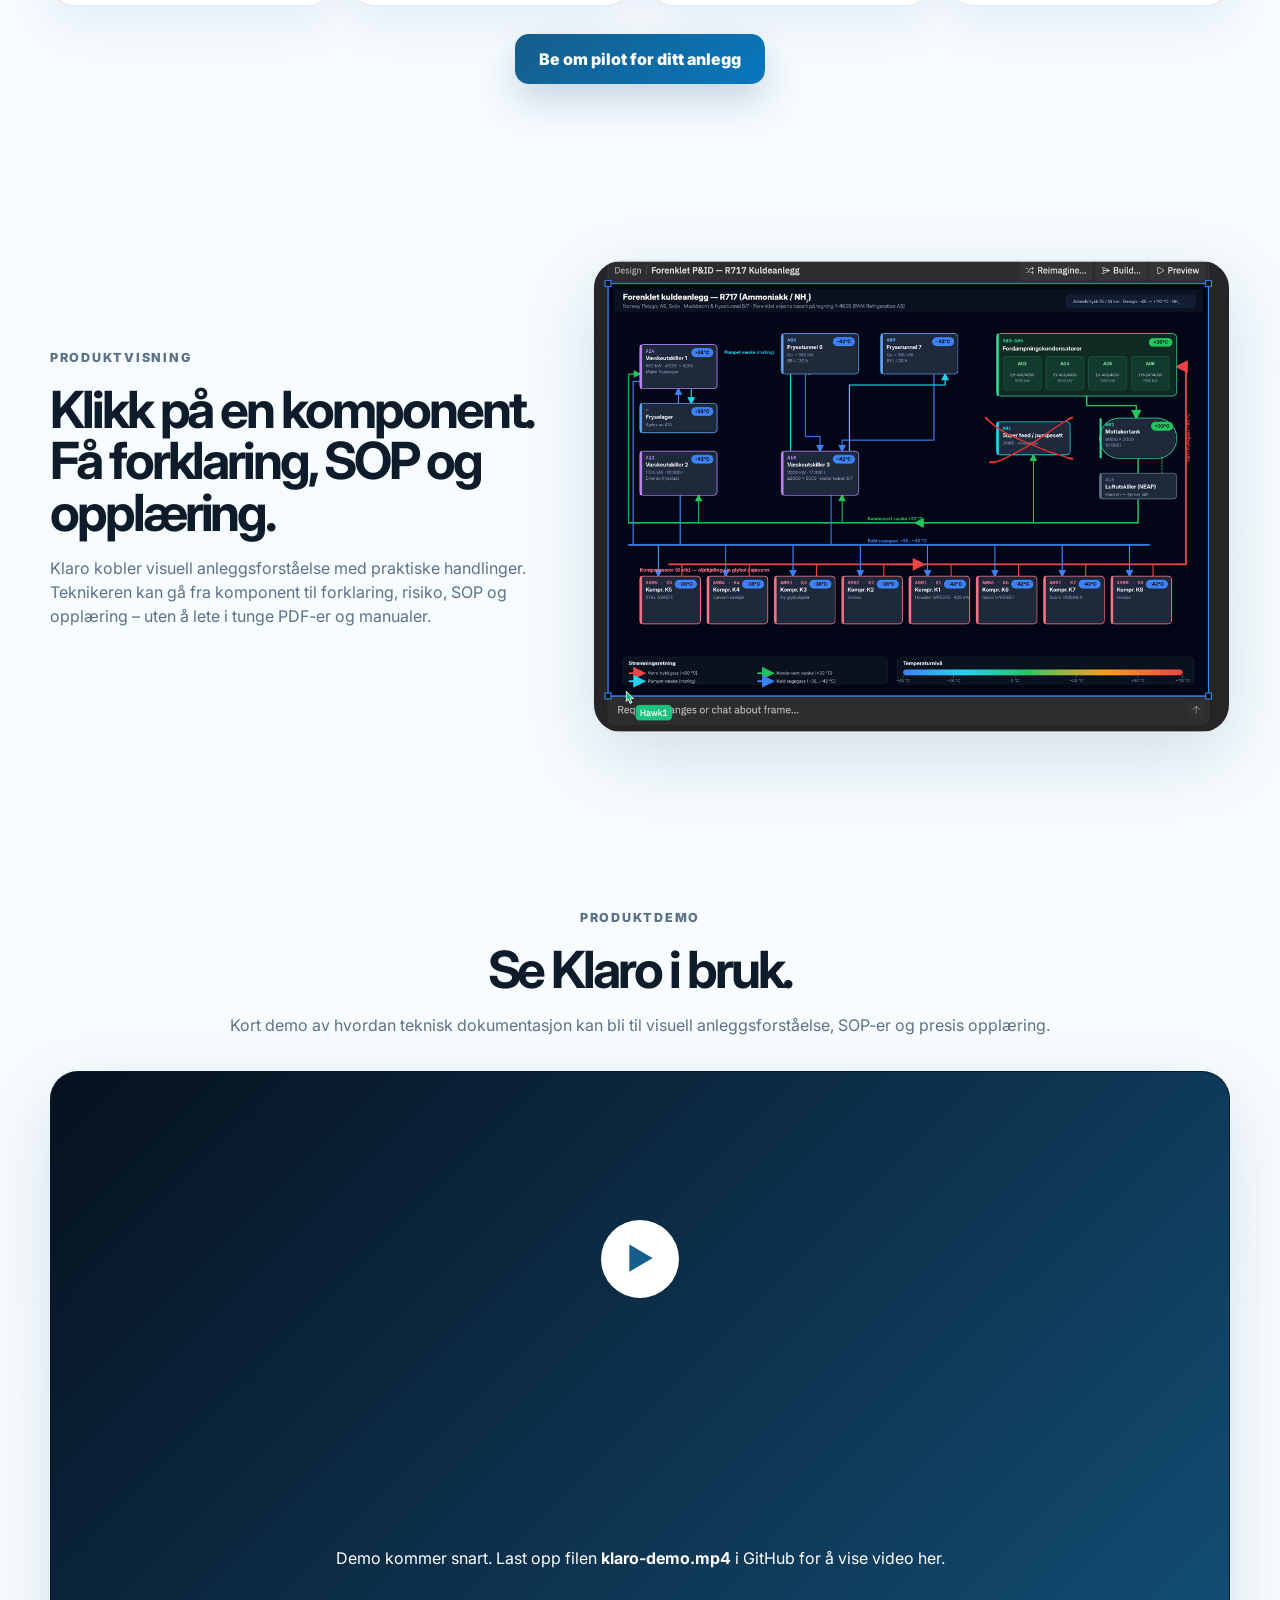
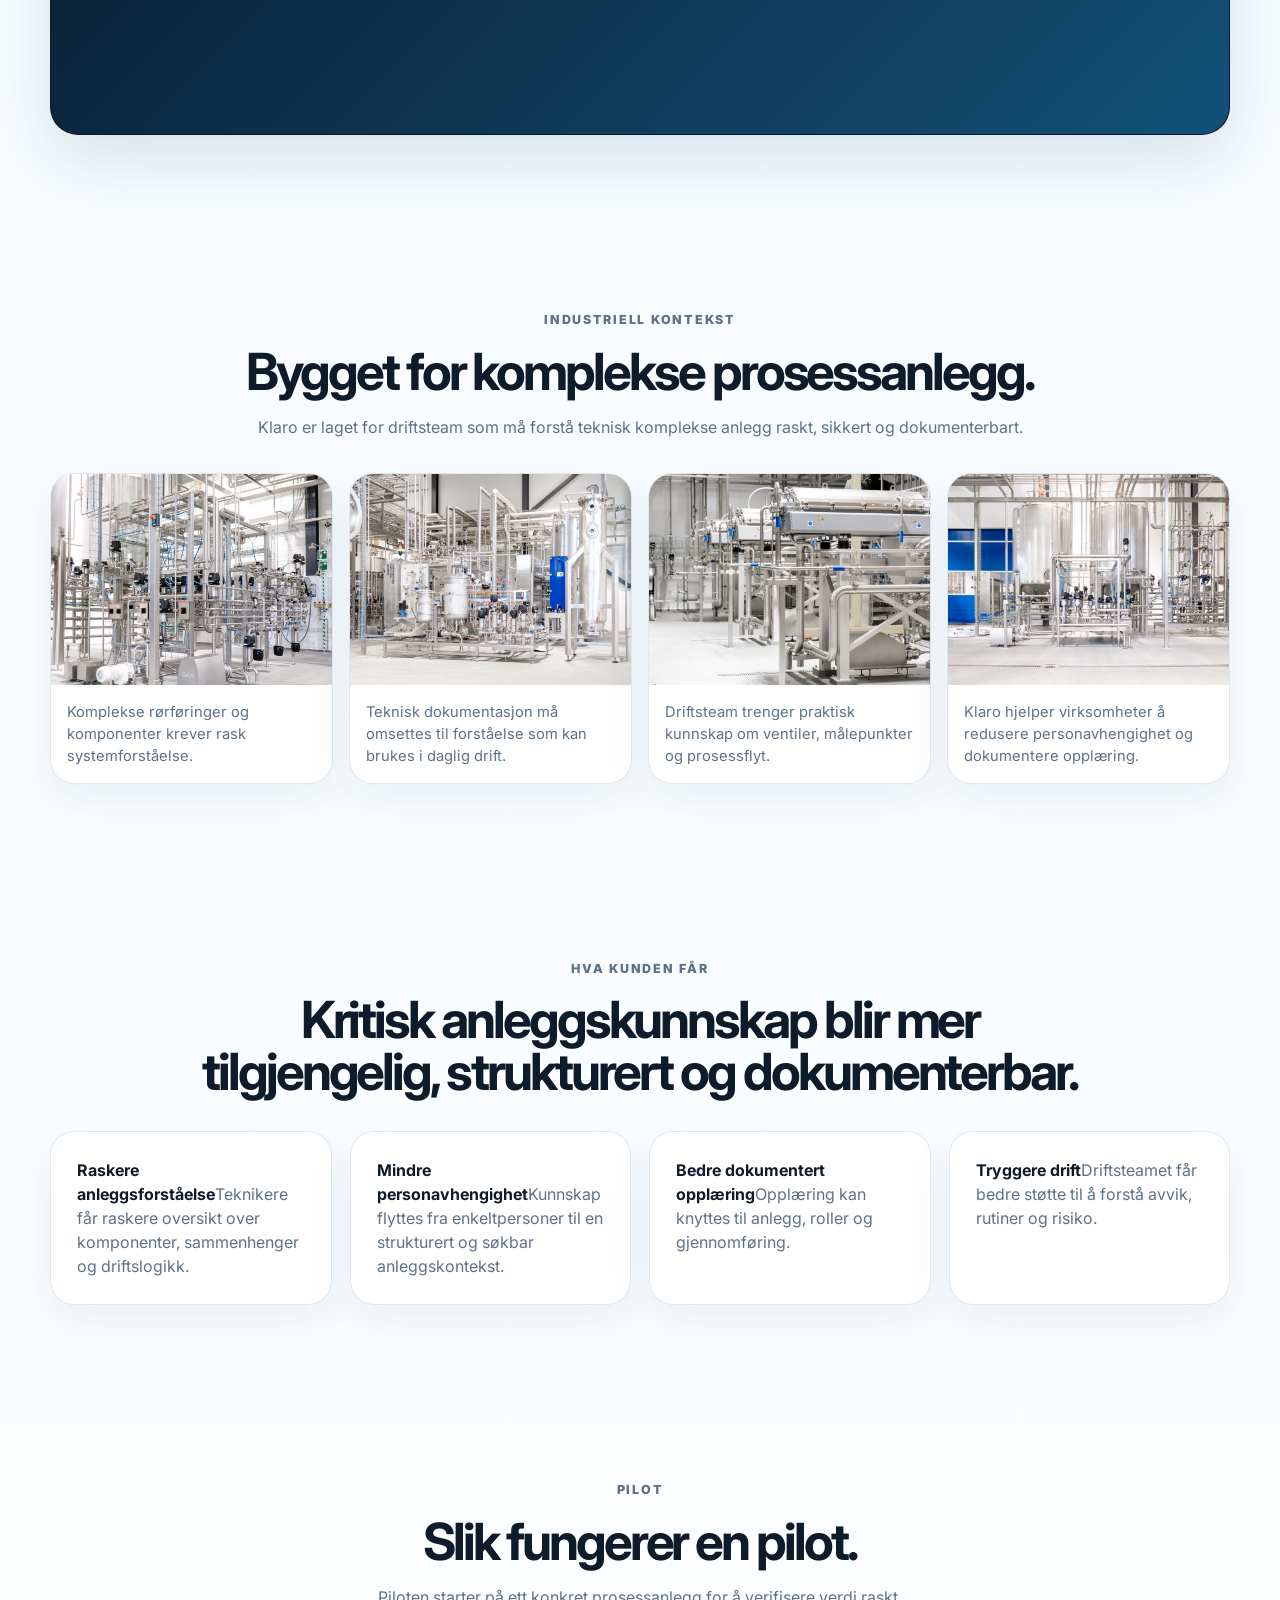
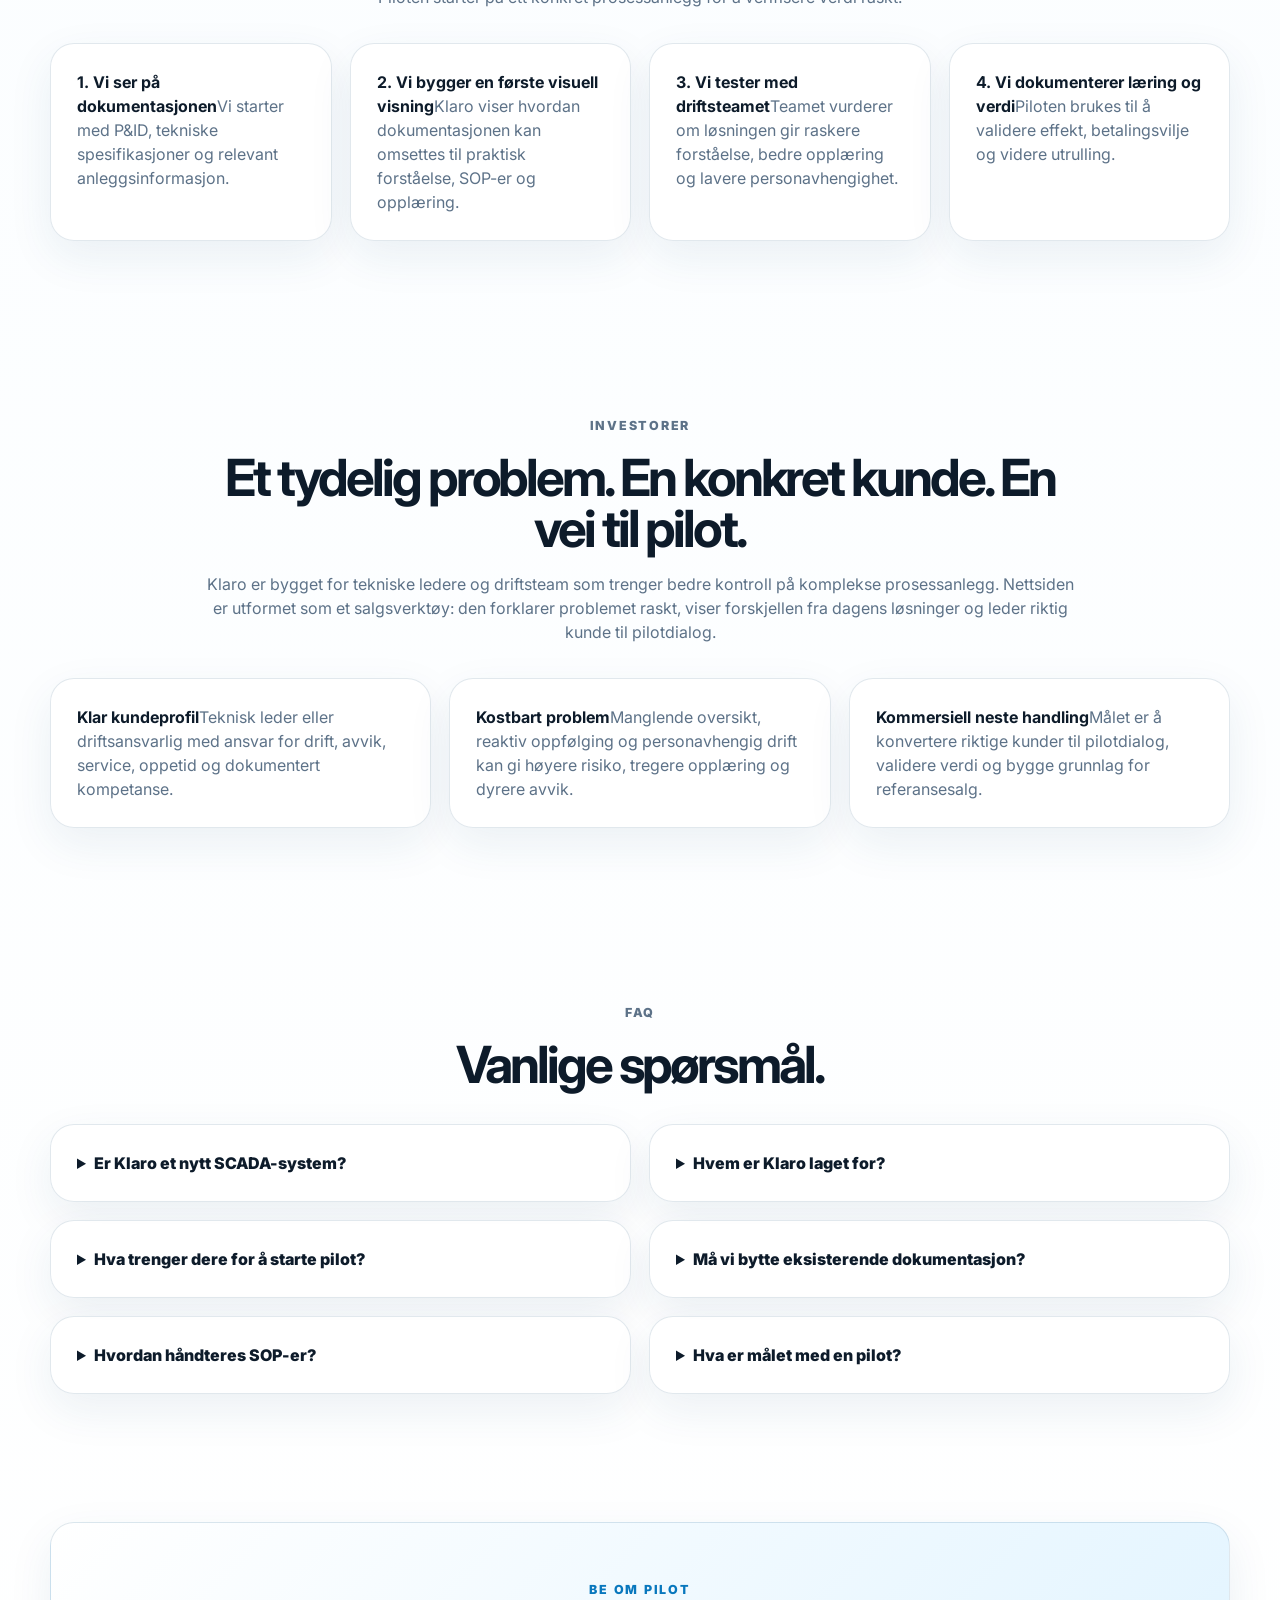
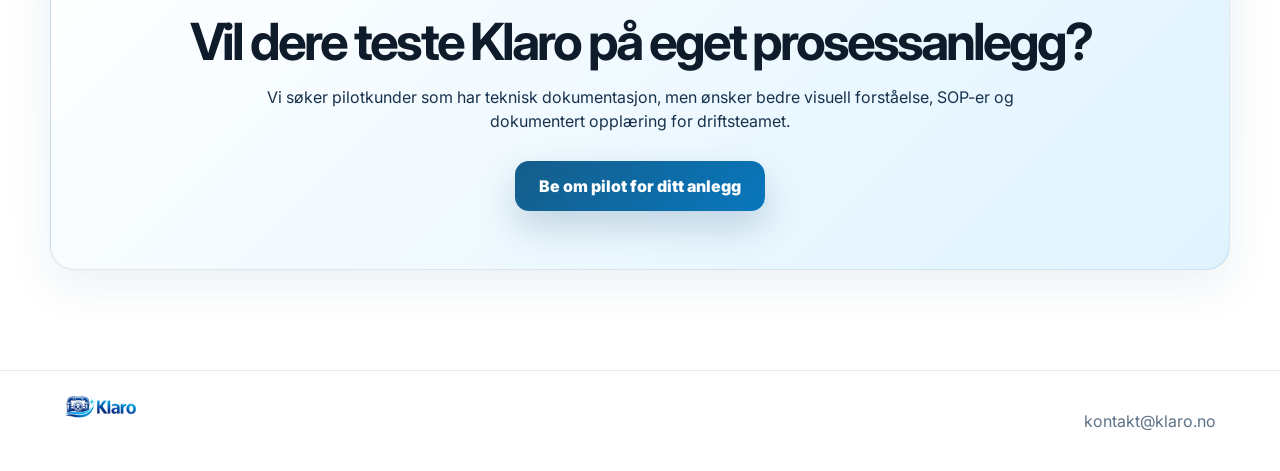
==== commit 0b532c2a: "Add files via upload" ====
--- a/index.html
+++ b/index.html
@@ -5,19 +5,13 @@
   <meta name="viewport" content="width=device-width, initial-scale=1" />
   <title>Klaro – Know your plant</title>
   <meta name="description" content="Klaro hjelper teknikere å forstå, drifte og dokumentere komplekse prosessanlegg raskere, tryggere og med lavere risiko." />
-  <link rel="stylesheet" href="style.css?v=10" />
+  <link rel="stylesheet" href="style.css?v=11" />
 </head>
 <body>
   <header class="nav">
-    <a class="brand" href="index.html#top" aria-label="Klaro startside"><img src="klaro-logo.png?v=10" alt="Klaro" /></a>
+    <a class="brand" href="index.html#top" aria-label="Klaro startside"><img src="klaro-logo.png?v=11" alt="Klaro" /></a>
     <nav class="nav-links" aria-label="Hovedmeny">
-      <a href="index.html#problem">Problem</a>
-      <a href="index.html#difference">Forskjell</a>
-      <a href="index.html#solution">Løsning</a>
-      <a href="index.html#how">Slik fungerer det</a>
-      <a href="index.html#investors">Investorer</a>
-      <a href="team.html">Om oss</a>
-      <a href="index.html#pilot" class="nav-cta">Be om pilot</a>
+      <a href="index.html#problem">Problem</a><a href="index.html#difference">Forskjell</a><a href="index.html#solution">Løsning</a><a href="index.html#how">Slik fungerer det</a><a href="index.html#investors">Investorer</a><a href="team.html">Om oss</a><a href="index.html#pilot" class="nav-cta">Be om pilot</a>
     </nav>
   </header>
 
@@ -25,130 +19,45 @@
     <section class="hero shell">
       <div class="hero-copy">
         <p class="eyebrow">Know your plant.</p>
-        <h1>Kontroll på prosessanlegget – på minutter, ikke uker.</h1>
+        <h1>Prosessanlegg – på minutter, ikke uker.</h1>
         <p class="lead">Klaro hjelper teknikere å forstå, drifte og dokumentere komplekse prosessanlegg raskere, tryggere og med lavere risiko.</p>
         <p class="sublead">Fra teknisk dokumentasjon og taus driftserfaring til visuell anleggsforståelse, SOP-er og presis opplæring.</p>
-        <div class="cta-row">
-          <a class="button primary" href="mailto:kontakt@klaro.no?subject=Be%20om%20pilot%20for%20Klaro">Be om pilot for ditt anlegg</a>
-          <a class="button secondary" href="#product">Se eksempel</a>
-        </div>
+        <div class="cta-row"><a class="button primary" href="mailto:kontakt@klaro.no?subject=Be%20om%20pilot%20for%20Klaro">Be om pilot for ditt anlegg</a><a class="button secondary" href="#product">Se eksempel</a></div>
       </div>
-      <div class="hero-image"><img src="plant-hero.jpg?v=10" alt="Lyst prosessanlegg med tanker, rør og teknisk produksjonsutstyr" width="1600" height="1066" /></div>
+      <div class="hero-image"><img src="plant-hero.jpg?v=11" alt="Lyst prosessanlegg med tanker, rør og teknisk produksjonsutstyr" width="1600" height="1066" /></div>
     </section>
 
-    <section class="trust-strip">
-      <span>For teknisk leder og driftsansvarlig</span>
-      <span>Bygget for komplekse prosessanlegg</span>
-      <span>Ikke et nytt SCADA-system</span>
-      <span>Pilot på ett konkret anlegg</span>
-    </section>
+    <section class="trust-strip"><span>For teknisk leder og driftsansvarlig</span><span>Bygget for komplekse prosessanlegg</span><span>Ikke et nytt SCADA-system</span><span>Pilot på ett konkret anlegg</span></section>
 
-    <section class="section shell bridge">
-      <div class="section-header center">
-        <p class="kicker">Fra dokumentasjon til drift</p>
-        <h2>Gjør teknisk dokumentasjon brukbar i praksis.</h2>
-        <p>Klaro hjelper driftsteam å gå fra spredt dokumentasjon og personavhengig kunnskap til praktisk anleggsforståelse, tydelige SOP-er og presis opplæring.</p>
-        <p class="trust-note">Sikkerhetskritisk innhold skal kvalitetssikres av fagansvarlig før bruk i drift.</p>
-      </div>
-    </section>
+    <section class="section shell bridge"><div class="section-header center"><p class="kicker">Fra dokumentasjon til drift</p><h2>Gjør teknisk dokumentasjon brukbar i praksis.</h2><p>Klaro hjelper driftsteam å gå fra spredt dokumentasjon og personavhengig kunnskap til praktisk anleggsforståelse, tydelige SOP-er og presis opplæring.</p><p class="trust-note">Sikkerhetskritisk innhold skal kvalitetssikres av fagansvarlig før bruk i drift.</p></div></section>
 
-    <section class="section shell problem-layout" id="problem">
-      <div class="problem-copy">
-        <p class="kicker">Problemet</p>
-        <h2>For mange signaler. For lite oversikt. For sen oppdagelse.</h2>
-        <p>Tekniske ledere har ansvar for drift, avvik, service, oppetid og dokumentert kompetanse, men må ofte basere seg på spredt dokumentasjon, enkeltpersoners erfaring og reaktiv oppfølging.</p>
-      </div>
-      <div class="problem-image"><img src="plant-detail.jpg?v=10" alt="Detaljbilde av rør, ventiler og instrumentering i prosessanlegg" width="1000" height="1500" /></div>
-    </section>
+    <section class="section shell problem-layout" id="problem"><div class="problem-copy"><p class="kicker">Problemet</p><h2>For mange signaler. For lite oversikt. For sen oppdagelse.</h2><p>Tekniske ledere har ansvar for drift, avvik, service, oppetid og dokumentert kompetanse, men må ofte basere seg på spredt dokumentasjon, enkeltpersoners erfaring og reaktiv oppfølging.</p></div><div class="problem-image"><img src="plant-detail.jpg?v=11" alt="Detaljbilde av rør, ventiler og instrumentering i prosessanlegg" width="1000" height="1500" /></div></section>
 
-    <section class="section shell cards-section">
-      <div class="cards four">
-        <article class="card"><div class="icon">01</div><h3>Manglende oversikt</h3><p>Driftsinformasjon, dokumentasjon og erfaring ligger spredt i ulike systemer og hos ulike personer.</p></article>
-        <article class="card"><div class="icon">02</div><h3>Reaktiv oppfølging</h3><p>Avvik oppdages ofte for sent, eller forstås først når noen med dyp erfaring kobles inn.</p></article>
-        <article class="card"><div class="icon">03</div><h3>Personavhengig drift</h3><p>Når kritisk kunnskap sitter hos få personer, øker risikoen ved sykdom, ferie, jobbskifte og avvik.</p></article>
-        <article class="card"><div class="icon">04</div><h3>Dokumentasjon uten praktisk bruk</h3><p>PDF-er, manualer og FDV-systemer inneholder informasjon, men gir ikke alltid rask forståelse av hva teknikeren skal gjøre.</p></article>
-      </div>
-    </section>
+    <section class="section shell cards-section"><div class="cards four"><article class="card"><div class="icon">01</div><h3>Manglende oversikt</h3><p>Driftsinformasjon, dokumentasjon og erfaring ligger spredt i ulike systemer og hos ulike personer.</p></article><article class="card"><div class="icon">02</div><h3>Reaktiv oppfølging</h3><p>Avvik oppdages ofte for sent, eller forstås først når noen med dyp erfaring kobles inn.</p></article><article class="card"><div class="icon">03</div><h3>Personavhengig drift</h3><p>Når kritisk kunnskap sitter hos få personer, øker risikoen ved sykdom, ferie, jobbskifte og avvik.</p></article><article class="card"><div class="icon">04</div><h3>Dokumentasjon uten praktisk bruk</h3><p>PDF-er, manualer og FDV-systemer inneholder informasjon, men gir ikke alltid rask forståelse av hva teknikeren skal gjøre.</p></article></div></section>
 
-    <section class="section shell" id="difference">
-      <div class="section-header center"><p class="kicker">Forskjellen</p><h2>Hvorfor ikke bare PDF, SCADA eller FDV?</h2><p>Eksisterende systemer har hver sin rolle. Klaro binder dem sammen rundt praktisk anleggsforståelse, SOP-er og dokumentert opplæring.</p></div>
-      <div class="comparison">
-        <div class="compare-box muted"><h3>Dagens situasjon</h3><ul><li>PDF-er og manualer forklarer ikke alltid hva teknikeren skal gjøre</li><li>SCADA viser data, men ikke nødvendigvis sammenhengen</li><li>FDV lagrer dokumentasjon, men gjør den ikke alltid operativ</li><li>Opplæring skjer ofte via enkeltpersoner</li><li>SOP-er kan være vanskelige å finne eller knytte til riktig utstyr</li></ul></div>
-        <div class="compare-box strong"><h3>Med Klaro</h3><ul><li>Visuell anleggsforståelse</li><li>Klikkbare komponenter</li><li>SOP-er knyttet til faktisk utstyr</li><li>Opplæring på eget anlegg</li><li>Dokumentert kompetanse og faglig godkjent innhold</li></ul></div>
-      </div>
-    </section>
+    <section class="section shell" id="difference"><div class="section-header center"><p class="kicker">Forskjellen</p><h2>Hvorfor ikke bare PDF, SCADA eller FDV?</h2><p>Eksisterende systemer har hver sin rolle. Klaro binder dem sammen rundt praktisk anleggsforståelse, SOP-er og dokumentert opplæring.</p></div><div class="comparison"><div class="compare-box muted"><h3>Dagens situasjon</h3><ul><li>PDF-er og manualer forklarer ikke alltid hva teknikeren skal gjøre</li><li>SCADA viser data, men ikke nødvendigvis sammenhengen</li><li>FDV lagrer dokumentasjon, men gjør den ikke alltid operativ</li><li>Opplæring skjer ofte via enkeltpersoner</li><li>SOP-er kan være vanskelige å finne eller knytte til riktig utstyr</li></ul></div><div class="compare-box strong"><h3>Med Klaro</h3><ul><li>Visuell anleggsforståelse</li><li>Klikkbare komponenter</li><li>SOP-er knyttet til faktisk utstyr</li><li>Opplæring på eget anlegg</li><li>Dokumentert kompetanse og faglig godkjent innhold</li></ul></div></div></section>
 
-    <section class="section shell" id="solution">
-      <div class="split-panel"><div><p class="kicker">Løsningen</p><h2>Fra statisk dokumentasjon til praktisk anleggsforståelse.</h2></div><p class="big-copy">Klaro bygger en forenklet visuell modell av prosessanlegget, forklarer komponenter i klartekst og støtter SOP-er, opplæring og dokumentasjon.</p></div>
-      <div class="features">
-        <article><h3>Visuell anleggsforståelse</h3><p>Forenkler P&amp;ID, komponenter og prosessflyt slik at driftsteamet raskere forstår sammenhengen.</p></article>
-        <article><h3>SOP-er ved behov</h3><p>Gjør teknisk dokumentasjon om til praktiske prosedyrer for oppstart, stopp, kontroll, vedlikehold og avvik.</p></article>
-        <article><h3>Dokumentert opplæring</h3><p>Knytter opplæring til anlegg, komponenter og personell, slik at kompetanse kan dokumenteres.</p></article>
-        <article><h3>Faglig godkjenning</h3><p>Sikkerhetskritisk innhold kvalitetssikres før bruk i drift.</p></article>
-      </div>
-    </section>
+    <section class="section shell" id="solution"><div class="split-panel"><div><p class="kicker">Løsningen</p><h2>Fra statisk dokumentasjon til praktisk anleggsforståelse.</h2></div><p class="big-copy">Klaro bygger en forenklet visuell modell av prosessanlegget, forklarer komponenter i klartekst og støtter SOP-er, opplæring og dokumentasjon.</p></div><div class="features"><article><h3>Visuell anleggsforståelse</h3><p>Forenkler P&amp;ID, komponenter og prosessflyt slik at driftsteamet raskere forstår sammenhengen.</p></article><article><h3>SOP-er ved behov</h3><p>Gjør teknisk dokumentasjon om til praktiske prosedyrer for oppstart, stopp, kontroll, vedlikehold og avvik.</p></article><article><h3>Dokumentert opplæring</h3><p>Knytter opplæring til anlegg, komponenter og personell, slik at kompetanse kan dokumenteres.</p></article><article><h3>Faglig godkjenning</h3><p>Sikkerhetskritisk innhold kvalitetssikres før bruk i drift.</p></article></div></section>
 
-    <section class="section shell" id="how">
-      <div class="section-header center"><p class="kicker">Slik fungerer det</p><h2>Fra teknisk dokumentasjon til praktisk bruk i drift.</h2></div>
-      <div class="steps"><div><strong>1. Last opp dokumentasjon</strong><span>P&amp;ID, tekniske spesifikasjoner og relevant driftsinformasjon samles i Klaro.</span></div><div><strong>2. Få visuell forståelse</strong><span>Klaro lager en forenklet modell og forklarer komponenter, linjer og driftslogikk.</span></div><div><strong>3. Generer SOP og opplæring</strong><span>Driftsteamet får SOP-utkast og opplæringsinnhold knyttet til det konkrete anlegget.</span></div><div><strong>4. Dokumenter kompetanse</strong><span>Gjennomført opplæring og anleggskunnskap kan knyttes til personell, roller og anlegg.</span></div></div>
-      <div class="mid-cta"><a class="button primary" href="mailto:kontakt@klaro.no?subject=Be%20om%20pilot%20for%20Klaro">Be om pilot for ditt anlegg</a></div>
-    </section>
+    <section class="section shell" id="how"><div class="section-header center"><p class="kicker">Slik fungerer det</p><h2>Fra teknisk dokumentasjon til praktisk bruk i drift.</h2></div><div class="steps"><div><strong>1. Last opp dokumentasjon</strong><span>P&amp;ID, tekniske spesifikasjoner og relevant driftsinformasjon samles i Klaro.</span></div><div><strong>2. Få visuell forståelse</strong><span>Klaro lager en forenklet modell og forklarer komponenter, linjer og driftslogikk.</span></div><div><strong>3. Generer SOP og opplæring</strong><span>Driftsteamet får SOP-utkast og opplæringsinnhold knyttet til det konkrete anlegget.</span></div><div><strong>4. Dokumenter kompetanse</strong><span>Gjennomført opplæring og anleggskunnskap kan knyttes til personell, roller og anlegg.</span></div></div><div class="mid-cta"><a class="button primary" href="mailto:kontakt@klaro.no?subject=Be%20om%20pilot%20for%20Klaro">Be om pilot for ditt anlegg</a></div></section>
 
-    <section class="section shell product-section" id="product">
-      <div class="product-copy"><p class="kicker">Produktvisning</p><h2>Klikk på en komponent. Få forklaring, SOP og opplæring.</h2><p>Klaro kobler visuell anleggsforståelse med praktiske handlinger. Teknikeren kan gå fra komponent til forklaring, risiko, SOP og opplæring – uten å lete i tunge PDF-er og manualer.</p></div>
-      <div class="product-card"><img src="klaro-pid-demo.png?v=10" alt="Eksempel på forenklet P&ID-visning" width="1100" height="816" /></div>
-    </section>
+    <section class="section shell product-section" id="product"><div class="product-copy"><p class="kicker">Produktvisning</p><h2>Klikk på en komponent. Få forklaring, SOP og opplæring.</h2><p>Klaro kobler visuell anleggsforståelse med praktiske handlinger. Teknikeren kan gå fra komponent til forklaring, risiko, SOP og opplæring – uten å lete i tunge PDF-er og manualer.</p></div><div class="product-card"><img src="klaro-pid-demo.png?v=11" alt="Eksempel på forenklet P&ID-visning" width="1100" height="816" /></div></section>
 
-    <section class="section shell video-section" id="demo-video">
-      <div class="section-header center"><p class="kicker">Produktdemo</p><h2>Se Klaro i bruk.</h2><p>Kort demo av hvordan teknisk dokumentasjon kan bli til visuell anleggsforståelse, SOP-er og presis opplæring.</p></div>
-      <div class="video-frame">
-        <video id="klaroVideo" class="site-video" controls preload="metadata" poster="klaro-video-poster.jpg?v=10">
-          <source src="klaro-demo.mp4" type="video/mp4" />
-          Nettleseren din støtter ikke videoavspilling.
-        </video>
-        <div id="videoFallback" class="video-fallback">
-          <span class="play-icon">▶</span>
-          <p>Demo kommer snart. Last opp filen <strong>klaro-demo.mp4</strong> i GitHub for å vise video her.</p>
-        </div>
-      </div>
-    </section>
+    <section class="section shell video-section" id="demo-video"><div class="section-header center"><p class="kicker">Produktdemo</p><h2>Se Klaro i bruk.</h2><p>Kort demo av hvordan teknisk dokumentasjon kan bli til visuell anleggsforståelse, SOP-er og presis opplæring.</p></div><div class="video-frame"><video id="klaroVideo" class="site-video" controls preload="metadata" poster="klaro-video-poster.jpg?v=11"><source src="klaro-demo.mp4" type="video/mp4" />Nettleseren din støtter ikke videoavspilling.</video><div id="videoFallback" class="video-fallback"><span class="play-icon">▶</span><p>Demo kommer snart. Last opp filen <strong>klaro-demo.mp4</strong> i GitHub for å vise video her.</p></div></div></section>
 
-    <section class="section shell gallery-section">
-      <div class="section-header center"><p class="kicker">Industriell kontekst</p><h2>Bygget for komplekse prosessanlegg.</h2><p>Klaro er laget for driftsteam som må forstå teknisk komplekse anlegg raskt, sikkert og dokumenterbart.</p></div>
-      <div class="gallery-grid"><figure><img src="plant-gallery-1.jpg?v=10" alt="Prosessanlegg med rør, tanker og tekniske installasjoner" /><figcaption>Komplekse rørføringer og komponenter krever rask systemforståelse.</figcaption></figure><figure><img src="plant-gallery-2.jpg?v=10" alt="Prosessutstyr og teknisk produksjonsmiljø" /><figcaption>Teknisk dokumentasjon må omsettes til forståelse som kan brukes i daglig drift.</figcaption></figure><figure><img src="plant-gallery-3.jpg?v=10" alt="Detaljer fra teknisk prosessutstyr" /><figcaption>Driftsteam trenger praktisk kunnskap om ventiler, målepunkter og prosessflyt.</figcaption></figure><figure><img src="plant-gallery-4.jpg?v=10" alt="Oversiktsbilde av prosessanlegg" /><figcaption>Klaro hjelper virksomheter å redusere personavhengighet og dokumentere opplæring.</figcaption></figure></div>
-    </section>
+    <section class="section shell gallery-section"><div class="section-header center"><p class="kicker">Industriell kontekst</p><h2>Bygget for komplekse prosessanlegg.</h2><p>Klaro er laget for driftsteam som må forstå teknisk komplekse anlegg raskt, sikkert og dokumenterbart.</p></div><div class="gallery-grid"><figure><img src="plant-gallery-1.jpg?v=11" alt="Prosessanlegg med rør, tanker og tekniske installasjoner" /><figcaption>Komplekse rørføringer og komponenter krever rask systemforståelse.</figcaption></figure><figure><img src="plant-gallery-2.jpg?v=11" alt="Prosessutstyr og teknisk produksjonsmiljø" /><figcaption>Teknisk dokumentasjon må omsettes til forståelse som kan brukes i daglig drift.</figcaption></figure><figure><img src="plant-gallery-3.jpg?v=11" alt="Detaljer fra teknisk prosessutstyr" /><figcaption>Driftsteam trenger praktisk kunnskap om ventiler, målepunkter og prosessflyt.</figcaption></figure><figure><img src="plant-gallery-4.jpg?v=11" alt="Oversiktsbilde av prosessanlegg" /><figcaption>Klaro hjelper virksomheter å redusere personavhengighet og dokumentere opplæring.</figcaption></figure></div></section>
 
-    <section class="section shell value-section">
-      <div class="section-header center"><p class="kicker">Hva kunden får</p><h2>Kritisk anleggskunnskap blir mer tilgjengelig, strukturert og dokumenterbar.</h2></div>
-      <div class="value-grid"><div><strong>Raskere anleggsforståelse</strong><span>Teknikere får raskere oversikt over komponenter, sammenhenger og driftslogikk.</span></div><div><strong>Mindre personavhengighet</strong><span>Kunnskap flyttes fra enkeltpersoner til en strukturert og søkbar anleggskontekst.</span></div><div><strong>Bedre dokumentert opplæring</strong><span>Opplæring kan knyttes til anlegg, roller og gjennomføring.</span></div><div><strong>Tryggere drift</strong><span>Driftsteamet får bedre støtte til å forstå avvik, rutiner og risiko.</span></div></div>
-    </section>
+    <section class="section shell value-section"><div class="section-header center"><p class="kicker">Hva kunden får</p><h2>Kritisk anleggskunnskap blir mer tilgjengelig, strukturert og dokumenterbar.</h2></div><div class="value-grid"><div><strong>Raskere anleggsforståelse</strong><span>Teknikere får raskere oversikt over komponenter, sammenhenger og driftslogikk.</span></div><div><strong>Mindre personavhengighet</strong><span>Kunnskap flyttes fra enkeltpersoner til en strukturert og søkbar anleggskontekst.</span></div><div><strong>Bedre dokumentert opplæring</strong><span>Opplæring kan knyttes til anlegg, roller og gjennomføring.</span></div><div><strong>Tryggere drift</strong><span>Driftsteamet får bedre støtte til å forstå avvik, rutiner og risiko.</span></div></div></section>
 
-    <section class="section shell pilot-process">
-      <div class="section-header center"><p class="kicker">Pilot</p><h2>Slik fungerer en pilot.</h2><p>Piloten starter på ett konkret prosessanlegg for å verifisere verdi raskt.</p></div>
-      <div class="steps four-step"><div><strong>1. Vi ser på dokumentasjonen</strong><span>Vi starter med P&amp;ID, tekniske spesifikasjoner og relevant anleggsinformasjon.</span></div><div><strong>2. Vi bygger en første visuell visning</strong><span>Klaro viser hvordan dokumentasjonen kan omsettes til praktisk forståelse, SOP-er og opplæring.</span></div><div><strong>3. Vi tester med driftsteamet</strong><span>Teamet vurderer om løsningen gir raskere forståelse, bedre opplæring og lavere personavhengighet.</span></div><div><strong>4. Vi dokumenterer læring og verdi</strong><span>Piloten brukes til å validere effekt, betalingsvilje og videre utrulling.</span></div></div>
-    </section>
+    <section class="section shell pilot-process"><div class="section-header center"><p class="kicker">Pilot</p><h2>Slik fungerer en pilot.</h2><p>Piloten starter på ett konkret prosessanlegg for å verifisere verdi raskt.</p></div><div class="steps four-step"><div><strong>1. Vi ser på dokumentasjonen</strong><span>Vi starter med P&amp;ID, tekniske spesifikasjoner og relevant anleggsinformasjon.</span></div><div><strong>2. Vi bygger en første visuell visning</strong><span>Klaro viser hvordan dokumentasjonen kan omsettes til praktisk forståelse, SOP-er og opplæring.</span></div><div><strong>3. Vi tester med driftsteamet</strong><span>Teamet vurderer om løsningen gir raskere forståelse, bedre opplæring og lavere personavhengighet.</span></div><div><strong>4. Vi dokumenterer læring og verdi</strong><span>Piloten brukes til å validere effekt, betalingsvilje og videre utrulling.</span></div></div></section>
 
-    <section class="section shell investors" id="investors">
-      <div class="section-header center"><p class="kicker">Investorer</p><h2>Et tydelig problem. En konkret kunde. En vei til pilot.</h2><p>Klaro er bygget for tekniske ledere og driftsteam som trenger bedre kontroll på komplekse prosessanlegg. Nettsiden er utformet som et salgsverktøy: den forklarer problemet raskt, viser forskjellen fra dagens løsninger og leder riktig kunde til pilotdialog.</p></div>
-      <div class="investor-grid"><div><strong>Klar kundeprofil</strong><span>Teknisk leder eller driftsansvarlig med ansvar for drift, avvik, service, oppetid og dokumentert kompetanse.</span></div><div><strong>Kostbart problem</strong><span>Manglende oversikt, reaktiv oppfølging og personavhengig drift kan gi høyere risiko, tregere opplæring og dyrere avvik.</span></div><div><strong>Kommersiell neste handling</strong><span>Målet er å konvertere riktige kunder til pilotdialog, validere verdi og bygge grunnlag for referansesalg.</span></div></div>
-    </section>
+    <section class="section shell investors" id="investors"><div class="section-header center"><p class="kicker">Investorer</p><h2>Et tydelig problem. En konkret kunde. En vei til pilot.</h2><p>Klaro er bygget for tekniske ledere og driftsteam som trenger bedre kontroll på komplekse prosessanlegg. Nettsiden er utformet som et salgsverktøy: den forklarer problemet raskt, viser forskjellen fra dagens løsninger og leder riktig kunde til pilotdialog.</p></div><div class="investor-grid"><div><strong>Klar kundeprofil</strong><span>Teknisk leder eller driftsansvarlig med ansvar for drift, avvik, service, oppetid og dokumentert kompetanse.</span></div><div><strong>Kostbart problem</strong><span>Manglende oversikt, reaktiv oppfølging og personavhengig drift kan gi høyere risiko, tregere opplæring og dyrere avvik.</span></div><div><strong>Kommersiell neste handling</strong><span>Målet er å konvertere riktige kunder til pilotdialog, validere verdi og bygge grunnlag for referansesalg.</span></div></div></section>
 
-    <section class="section shell faq-section">
-      <div class="section-header center"><p class="kicker">FAQ</p><h2>Vanlige spørsmål.</h2></div>
-      <div class="faq-grid"><details><summary>Er Klaro et nytt SCADA-system?</summary><p>Nei. Klaro erstatter ikke SCADA. Klaro forklarer anlegget, SOP-er og opplæring basert på teknisk dokumentasjon.</p></details><details><summary>Hvem er Klaro laget for?</summary><p>Klaro er laget for tekniske ledere, driftsansvarlige, teknikere og operatører i virksomheter med komplekse prosessanlegg.</p></details><details><summary>Hva trenger dere for å starte pilot?</summary><p>Et avgrenset prosessanlegg, relevant teknisk dokumentasjon og en faglig ansvarlig som kan kvalitetssikre innholdet.</p></details><details><summary>Må vi bytte eksisterende dokumentasjon?</summary><p>Nei. Klaro bygger på eksisterende dokumentasjon som P&amp;ID, tekniske spesifikasjoner og leverandørinformasjon.</p></details><details><summary>Hvordan håndteres SOP-er?</summary><p>Klaro kan støtte SOP-utkast, men sikkerhetskritisk innhold skal kvalitetssikres før bruk i drift.</p></details><details><summary>Hva er målet med en pilot?</summary><p>Å verifisere om Klaro gir raskere anleggsforståelse, bedre opplæring, mindre personavhengighet og tydelig verdi for videre utrulling.</p></details></div>
-    </section>
+    <section class="section shell faq-section"><div class="section-header center"><p class="kicker">FAQ</p><h2>Vanlige spørsmål.</h2></div><div class="faq-grid"><details><summary>Er Klaro et nytt SCADA-system?</summary><p>Nei. Klaro erstatter ikke SCADA. Klaro forklarer anlegget, SOP-er og opplæring basert på teknisk dokumentasjon.</p></details><details><summary>Hvem er Klaro laget for?</summary><p>Klaro er laget for tekniske ledere, driftsansvarlige, teknikere og operatører i virksomheter med komplekse prosessanlegg.</p></details><details><summary>Hva trenger dere for å starte pilot?</summary><p>Et avgrenset prosessanlegg, relevant teknisk dokumentasjon og en faglig ansvarlig som kan kvalitetssikre innholdet.</p></details><details><summary>Må vi bytte eksisterende dokumentasjon?</summary><p>Nei. Klaro bygger på eksisterende dokumentasjon som P&amp;ID, tekniske spesifikasjoner og leverandørinformasjon.</p></details><details><summary>Hvordan håndteres SOP-er?</summary><p>Klaro kan støtte SOP-utkast, men sikkerhetskritisk innhold skal kvalitetssikres før bruk i drift.</p></details><details><summary>Hva er målet med en pilot?</summary><p>Å verifisere om Klaro gir raskere anleggsforståelse, bedre opplæring, mindre personavhengighet og tydelig verdi for videre utrulling.</p></details></div></section>
 
     <section class="pilot shell" id="pilot"><div class="pilot-card"><p class="kicker">Be om pilot</p><h2>Vil dere teste Klaro på eget prosessanlegg?</h2><p>Vi søker pilotkunder som har teknisk dokumentasjon, men ønsker bedre visuell forståelse, SOP-er og dokumentert opplæring for driftsteamet.</p><a class="button primary" href="mailto:kontakt@klaro.no?subject=Be%20om%20pilot%20for%20Klaro">Be om pilot for ditt anlegg</a></div></section>
   </main>
-  <footer class="footer"><div><img src="klaro-logo.png?v=10" alt="Klaro" /></div><a href="mailto:kontakt@klaro.no">kontakt@klaro.no</a></footer>
-  <script>
-    const video = document.getElementById('klaroVideo');
-    const fallback = document.getElementById('videoFallback');
-    if (video && fallback) {
-      video.addEventListener('error', () => { video.style.display = 'none'; fallback.style.display = 'grid'; });
-      const source = video.querySelector('source');
-      if (source) { source.addEventListener('error', () => { video.style.display = 'none'; fallback.style.display = 'grid'; }); }
-    }
-  </script>
+  <footer class="footer"><div><img src="klaro-logo.png?v=11" alt="Klaro" /></div><a href="mailto:kontakt@klaro.no">kontakt@klaro.no</a></footer>
+  <script>const video=document.getElementById('klaroVideo');const fallback=document.getElementById('videoFallback');if(video&&fallback){video.addEventListener('error',()=>{video.style.display='none';fallback.style.display='grid';});const source=video.querySelector('source');if(source){source.addEventListener('error',()=>{video.style.display='none';fallback.style.display='grid';});}}</script>
 </body>
 </html>
